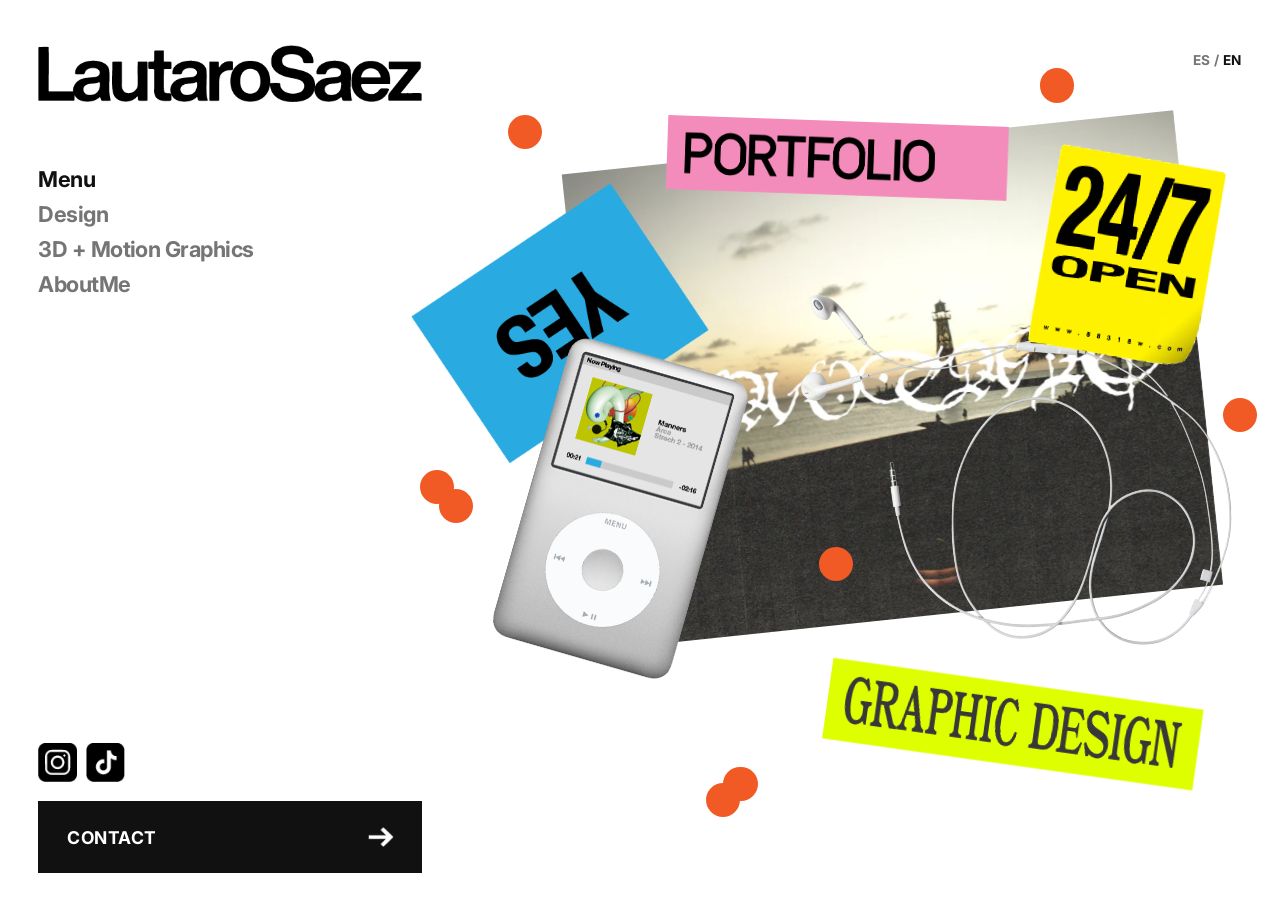
==== index.html @ 1ed90478 "Home (celular): nueva posición inicial de los auriculares Co-Authored-By: Claude Opus 5.5 <noreply@a" ====
<!DOCTYPE html>
<html lang="es">
<head>
  <meta charset="UTF-8">
  <meta name="viewport" content="width=device-width, initial-scale=1.0">
  <meta name="theme-color" content="#ffffff">
  <title>Lautaro Saez — Menu</title>
  <link rel="preconnect" href="https://fonts.googleapis.com">
  <link rel="preconnect" href="https://fonts.gstatic.com" crossorigin>
  <link href="https://fonts.googleapis.com/css2?family=Inter:wght@400;500;600;700;800&display=swap" rel="stylesheet">
  <link rel="icon" type="image/png" href="assets/favicon.png">
  <link rel="stylesheet" href="style.css">
</head>
<body>
  <a class="skip-link" href="#contenido" data-i18n="nav.skip">Saltar al contenido</a>

  <header class="logo-wrap">
    <a href="index.html">
      <img src="assets/logo.png" alt="Lautaro Saez" class="logo" width="556" height="83">
    </a>
  </header>

  <nav class="menu">
    <ul class="menu-list">
      <li><a href="index.html" class="menu-item active" data-i18n="nav.menu">Menu</a></li>
      <li><a href="diseno.html" class="menu-item" data-i18n="nav.diseno">Diseño</a></li>
      <li><a href="modelado-render.html" class="menu-item" data-i18n="nav.modelado">3D + Motion Graphics</a></li>
      <li><a href="sobre-mi.html" class="menu-item" data-i18n="nav.sobremi">SobreMi</a></li>
    </ul>
  </nav>

  <main class="moodboard-wrap" id="contenido">
    <h1 class="visualmente-oculto" data-i18n="titulo.inicio">Lautaro Saez — Portfolio</h1>
    <div class="moodboard" id="moodboard">
      <img src="assets/yes.png" alt="Yes" class="draggable-img" width="382" height="359" data-mx="0" data-my="15.8" data-mw="48" data-x="-4.4" data-y="20.3" style="width:35.8%; z-index:3;">
      <div class="draggable-img flip-postcard" role="button" tabindex="0" aria-label="Postal del faro: dar vuelta" data-i18n-aria="home.postal" data-mx="2" data-my="24.9" data-mw="86" data-x="16.5" data-y="15.7" data-rotation="-6" style="width:73.9%; z-index:1;">
        <div class="flip-inner">
          <div class="flip-face flip-front">
            <img src="assets/faro.webp" alt="Faro" width="826" height="641">
          </div>
          <div class="flip-face flip-back">
            <img src="assets/faro-dorso.webp" alt="Postal — dorso" width="826" height="641">
          </div>
        </div>
      </div>
      <img src="assets/24-7.webp" alt="24/7 Open" class="draggable-img" data-mrot="-8" width="351" height="415" data-mx="59.4" data-my="41.6" data-mw="40.6" data-x="71" data-y="17" data-rotation="7" style="width:21.1%; z-index:5;">
      <img src="assets/ipod.png" alt="iPod Now Playing" class="draggable-img no-spin idle-wiggle" width="280" height="467" data-mrot="3" data-mx="2.3" data-my="51.5" data-mw="47.5" data-x="9.5" data-y="39.2" data-rotation="16" data-wiggle-amplitude="6" style="width:22.4%; z-index:5;">
      <!-- etiquetas PORTFOLIO / GRAPHIC DESIGN (data-mrot: inclinación distinta en el celular) -->
      <img src="assets/portfolio.png" alt="Portfolio" class="draggable-img sacude-al-tocar" width="800" height="174" data-mx="24.8" data-my="14.4" data-mw="72.8" data-mrot="13" data-x="26.3" data-y="13.4" data-rotation="2" style="width:41%; z-index:2;">
      <img src="assets/graphic-design.png" alt="Graphic Design" class="draggable-img sella-al-tocar" width="800" height="174" data-mx="2.6" data-my="71" data-mw="82" data-mrot="-5" data-x="45.4" data-y="75.9" data-rotation="8" style="width:44.9%; z-index:6;">
      <!-- auriculares: encima del faro, debajo del 24/7 y GRAPHIC DESIGN -->
      <img src="assets/auriculares.webp" alt="Auriculares" class="draggable-img sacude-al-tocar" width="1226" height="2000" data-mx="21.4" data-my="39.3" data-mw="78.7" data-x="48.2" data-y="22.3" data-rotation="-56" data-mrot="0" style="width:38%; z-index:4;">
      <!-- círculos naranjas (el último solo en el celular), decorativos (se arrastran y hacen "sello" al tocarlos) -->
      <div class="draggable-img punto sella-al-tocar" aria-hidden="true" data-mx="85.9" data-my="5.8" data-mw="7.9" data-x="71.1" data-y="7.6" style="width:4.1%; z-index:7;"></div>
      <div class="draggable-img punto sella-al-tocar" aria-hidden="true" data-mx="9.5" data-my="11.6" data-mw="7.9" data-x="7.2" data-y="12.8" style="width:4.1%; z-index:7;"></div>
      <div class="draggable-img punto sella-al-tocar" aria-hidden="true" data-mx="6.9" data-my="13.7" data-mw="7.9" data-x="-3.4" data-y="52.2" style="width:4.1%; z-index:7;"></div>
      <div class="draggable-img punto sella-al-tocar" aria-hidden="true" data-mx="0" data-my="66.2" data-mw="6.6" data-x="93.1" data-y="44.2" style="width:4.1%; z-index:7;"></div>
      <div class="draggable-img punto sella-al-tocar" aria-hidden="true" data-mx="87.9" data-my="67.1" data-mw="7.9" data-x="31" data-y="87" style="width:4.1%; z-index:7;"></div>
      <div class="draggable-img punto sella-al-tocar" aria-hidden="true" data-mx="72.1" data-my="81.6" data-mw="7.9" data-x="33.1" data-y="85.2" style="width:4.1%; z-index:7;"></div>
      <div class="draggable-img punto sella-al-tocar" aria-hidden="true" data-mx="78" data-my="80.9" data-mw="7.9" data-x="44.6" data-y="60.8" style="width:4.1%; z-index:7;"></div>
      <div class="draggable-img punto sella-al-tocar" aria-hidden="true" data-mx="74.8" data-my="83.8" data-mw="7.9" data-x="-1.1" data-y="54.3" style="width:4.1%; z-index:7;"></div>
      <div class="draggable-img punto sella-al-tocar solo-celular" aria-hidden="true" data-mx="32.1" data-my="92.2" data-mw="7.9" style="z-index:7;"></div>
      <!-- modelo 3D: sacado por ahora. Para volver a ponerlo, descomentá la pieza y agregá en el <head>:
           <link rel="modulepreload" href="https://cdn.jsdelivr.net/npm/@google/model-viewer@4.0.0/dist/model-viewer.min.js">
           <link rel="preload" href="assets/modelos/prueba.glb" as="fetch" crossorigin>
      <div class="draggable-img no-spin modelo-3d" role="img" aria-label="Modelo 3D" data-mx="52" data-my="77" data-mw="42" data-x="70" data-y="56" style="width:22%; z-index:5;"></div> -->
    </div>
  </main>

  <div class="social-icons">
    <a href="https://instagram.com/88318w" target="_blank" rel="noopener" aria-label="Instagram">
      <img src="assets/instagram.png" alt="Instagram" width="45" height="45">
    </a>
    <a href="https://www.tiktok.com/@88318w" target="_blank" rel="noopener" aria-label="TikTok">
      <img src="assets/tiktok.png" alt="TikTok" width="46" height="45">
    </a>
  </div>

  <button type="button" class="contact-button" id="contact-trigger">
    <span data-i18n="contact.button">CONTACTO</span>
    <img src="assets/arrow.png" alt="" class="arrow" width="29" height="23">
  </button>

  <script src="script.js"></script>
</body>
</html>
---- style.css ----
/* ============================
   RESET BÁSICO
============================ */
* {
  margin: 0;
  padding: 0;
  box-sizing: border-box;
}

html {
  font-size: 16px;
}

body {
  font-family: 'Inter', 'Helvetica Neue', Arial, sans-serif;
  background: var(--bg);
  color: var(--text);
  min-height: 100vh;
  position: relative;
  overflow-x: hidden;
  transition: background var(--transition-suave), color var(--transition-suave);
  cursor: url('assets/cursor.png') 4 4, auto;
  touch-action: manipulation;             /* sin la demora del doble toque en el celular */
  -webkit-tap-highlight-color: transparent; /* sin el flash gris de iOS: cada botón ya tiene su :active */
}

a {
  text-decoration: none;
  color: inherit;
  cursor: url('assets/pointer.png') 14 2, pointer;
}

img {
  max-width: 100%;
  height: auto; /* las imágenes tienen width/height en el HTML (para reservar su lugar); el alto real sale del ancho */
  display: block;
}

/* ============================
   ACCESIBILIDAD: link "saltar al contenido" y texto solo para lectores de pantalla
============================ */
.skip-link {
  position: fixed;
  top: 0.8rem;
  left: 0.8rem;
  z-index: 3000;
  padding: 0.6rem 1rem;
  background: var(--accent-bg);
  color: var(--accent-text);
  font-weight: 700;
  font-size: 0.9rem;
  transform: translateY(-200%); /* escondido hasta que llega el foco con Tab */
}

.skip-link:focus-visible {
  transform: none;
}

.visualmente-oculto {
  position: absolute;
  width: 1px;
  height: 1px;
  padding: 0;
  margin: -1px;
  overflow: hidden;
  clip-path: inset(50%);
  white-space: nowrap;
  border: 0;
}

/* ============================
   FOCO VISIBLE (accesibilidad — navegación por teclado)
============================ */
a:focus-visible,
button:focus-visible,
input:focus-visible,
textarea:focus-visible,
[tabindex]:focus-visible {
  outline: 2px solid var(--negro);
  outline-offset: 3px;
}

/* ============================
   VARIABLES
============================ */
:root {
  --gris-menu: #757575;
  --negro: #111111;
  --padding-lateral: 3vw;
  --padding-vertical: 3vh;
  --ancho-bloque: min(30vw, 540px);
  --transition-suave: 0.25s ease;
  --ease-out: cubic-bezier(0.23, 1, 0.32, 1);     /* entradas y respuestas: arranca rápido */
  --ease-in-out: cubic-bezier(0.77, 0, 0.175, 1); /* movimiento en pantalla (slides, giros) */

  /* tema claro (default) */
  --bg: #ffffff;
  --text: #111111;
  --accent-bg: #111111;
  --accent-text: #ffffff;
  --surface: #ffffff;
  --border-subtle: #d9d9d9;
}

/* ============================
   TRANSICIÓN ENTRE PÁGINAS (View Transitions)
   La página vieja se va rápido y la nueva entra con un fundido + subida corta.
   El logo y la hamburguesa tienen nombre propio: quedan quietos, no parpadean.
   Navegadores sin soporte (ej: Firefox) simplemente cambian de página como antes.
============================ */
@view-transition {
  navigation: auto;
}

::view-transition-old(root) {
  animation: pagina-sale 0.15s ease-out both;
}

::view-transition-new(root) {
  animation: pagina-entra 0.28s cubic-bezier(0.22, 1, 0.36, 1) 0.05s both;
}

@keyframes pagina-sale {
  to {
    opacity: 0;
  }
}

@keyframes pagina-entra {
  from {
    opacity: 0;
    transform: translateY(10px);
  }
}

.logo-wrap {
  view-transition-name: logo;
}

.menu-toggle {
  view-transition-name: menu-toggle;
}

/* Desktop: menú, redes, contacto e idioma son fijos en todas las páginas,
   así que no se animan — solo se mueve el contenido de la derecha.
   (En el teléfono viven dentro del menú desplegable, por eso solo desktop.) */
@media (min-width: 769px) {
  .menu {
    view-transition-name: menu;
  }

  .social-icons {
    view-transition-name: redes;
  }

  .contact-button {
    view-transition-name: contacto;
  }

  .lang-toggle {
    view-transition-name: idioma;
  }
}

/* los elementos fijos cambian al instante, sin fundido ni movimiento */
::view-transition-group(logo),
::view-transition-group(menu-toggle),
::view-transition-group(menu),
::view-transition-group(redes),
::view-transition-group(contacto),
::view-transition-group(idioma) {
  animation: none;
}

::view-transition-old(logo),
::view-transition-old(menu-toggle),
::view-transition-old(menu),
::view-transition-old(redes),
::view-transition-old(contacto),
::view-transition-old(idioma) {
  display: none;
}

::view-transition-new(logo),
::view-transition-new(menu-toggle),
::view-transition-new(menu),
::view-transition-new(redes),
::view-transition-new(contacto),
::view-transition-new(idioma) {
  animation: none;
}

@media (prefers-reduced-motion: reduce) {
  ::view-transition-old(root),
  ::view-transition-new(root) {
    animation: none;
  }
}

/* ============================
   LOGO (fixed, arriba a la izquierda)
============================ */
.logo-wrap {
  position: fixed;
  top: 5vh;
  left: var(--padding-lateral);
  z-index: 100;
}

.logo {
  width: var(--ancho-bloque);
  height: auto;
}

/* ============================
   MENU (fixed, debajo del logo)
============================ */
.menu {
  position: fixed;
  top: 18vh;
  left: var(--padding-lateral);
  z-index: 100;
}

.menu-list {
  list-style: none;
  display: block;
}

.menu-item {
  display: block;
  font-size: clamp(1.1rem, 1.7vw, 1.7rem);
  font-weight: 700;
  color: var(--gris-menu);
  letter-spacing: -0.025em; /* tracking -25 (unidades Illustrator, /1000 em) */
  line-height: 35px; /* espacio entre renglones */
  transition: color var(--transition-suave);
}

/* hover: se pone negro */
@media (hover: hover) and (pointer: fine) {
  .menu-item:hover {
    color: var(--text);
  }
}

/* estado activo (la sección en la que estás): se queda negro */
.menu-item.active {
  color: var(--text);
}

/* ============================
   SUBMENU DE DISEÑO (Branding / Estampas / Posters)
============================ */
.submenu {
  list-style: none;
  display: block;
}

.submenu-item {
  display: block;
  font-size: clamp(1.1rem, 1.7vw, 1.7rem);
  font-weight: 400;
  letter-spacing: -0.025em;
  line-height: 27px;
  transition: opacity var(--transition-suave);
  animation: submenu-fade-in 300ms var(--ease-out) both;
}

/* el escalonado se cuenta por <li> (cada link es hijo único de su <li>) */
.submenu li:nth-child(1) .submenu-item {
  animation-delay: 0.05s;
}

.submenu li:nth-child(2) .submenu-item {
  animation-delay: 0.12s;
}

.submenu li:nth-child(3) .submenu-item {
  animation-delay: 0.19s;
}

@keyframes submenu-fade-in {
  from {
    opacity: 0;
  }
  to {
    opacity: 1;
  }
}

@media (prefers-reduced-motion: reduce) {
  .submenu-item {
    animation: none;
  }
}

@media (hover: hover) and (pointer: fine) {
  .submenu-item:hover {
    opacity: 0.7;
  }
}

.submenu-branding {
  color: #d4145a;
  padding-left: 1.4rem;
}

.submenu-estampas {
  color: #198655;
  padding-left: 1.9rem;
}

.submenu-posters {
  color: #1b1464;
  padding-left: 2.4rem;
}

.submenu-item.active {
  text-decoration: underline;
}

/* al salir de Diseño (compu): los ítems se desvanecen mientras el espacio se cierra (script.js).
   animation: none porque el fundido de entrada (submenu-fade-in, con fill "both") dejaba la
   opacidad clavada en 1 y los ítems no se iban; overflow: hidden recorta lo que quede mientras
   el alto se achica, así los textos de abajo no se pisan con el submenú */
.menu-list > li.submenu-closing > .submenu {
  overflow: hidden;
}

.menu-list > li.submenu-closing > .submenu .submenu-item {
  animation: none;
  opacity: 0;
  transition: opacity 120ms var(--ease-out);
}

/* venías de otra página de Diseño: el submenu ya estaba abierto, no se vuelve a animar
   (la clase la pone script.js; le gana también a la cascada del teléfono) */
.submenu-sin-animacion .menu .submenu-item {
  animation: none;
}

/* submenu que agrega el JS en páginas fuera de Diseño: solo se usa en el teléfono */
.submenu--mobile-only {
  display: none;
}
/* ============================
   REDES SOCIALES
============================ */
.social-icons {
  position: fixed;
  left: var(--padding-lateral);
  bottom: calc(var(--padding-vertical) + 4.5rem + 1.2rem);
  display: flex;
  gap: 0.6rem;
  z-index: 100;
}

.social-icons a {
  display: block;
  width: 2.4rem;
  height: 2.4rem;
  transition: opacity var(--transition-suave);
}

@media (hover: hover) and (pointer: fine) {
  .social-icons a:hover {
    opacity: 0.7;
  }
}

.social-icons img {
  width: 100%;
  height: 100%;
}

.contact-button {
  position: fixed;
  bottom: var(--padding-vertical);
  left: var(--padding-lateral);
  width: var(--ancho-bloque);
  height: 4.5rem;
  background: var(--accent-bg);
  color: var(--accent-text);
  display: flex;
  align-items: center;
  justify-content: space-between;
  padding: 0 1.8rem;
  font-size: 1.1rem;
  font-weight: 700;
  letter-spacing: 0.03em;
  font-family: inherit;
  border: none;
  cursor: url('assets/pointer-white.png') 14 2, pointer;
  z-index: 100;
  transition: scale 160ms var(--ease-out);
}

.contact-button .arrow {
  width: 1.6rem;
  height: auto;
}

/* ============================
   POPUP DE CONTACTO
============================ */
.contact-overlay {
  position: fixed;
  inset: 0;
  background: rgba(17, 17, 17, 0.55);
  display: flex;
  align-items: center;
  justify-content: center;
  z-index: 1000;
  opacity: 0;
  pointer-events: none;
  transition: opacity var(--transition-suave);
}

.contact-overlay.is-open {
  opacity: 1;
  pointer-events: auto;
}

.contact-modal {
  background: var(--surface);
  width: min(90vw, 480px);
  padding: 2.4rem;
  position: relative;
  transform: translateY(8px) scale(0.97);
  transition: transform 200ms var(--ease-out);
}

.contact-overlay.is-open .contact-modal {
  transform: none;
}

@media (prefers-reduced-motion: reduce) {
  .contact-modal,
  .contact-overlay.is-open .contact-modal {
    transform: none;
  }
}

.contact-modal h2 {
  font-size: 1.6rem;
  font-weight: 800;
  letter-spacing: -0.025em;
  margin-bottom: 1.6rem;
}

.contact-close {
  position: absolute;
  top: 1.2rem;
  right: 1.2rem;
  background: none;
  border: none;
  font-size: 1.4rem;
  line-height: 1;
  cursor: url('assets/pointer.png') 14 2, pointer;
  color: var(--text);
  font-family: inherit;
}

.contact-form {
  display: flex;
  flex-direction: column;
  gap: 1rem;
}

.contact-form label {
  font-size: 0.85rem;
  font-weight: 600;
  color: var(--text);
  opacity: 0.65;
  margin-bottom: 0.3rem;
  display: block;
}

.contact-form input,
.contact-form textarea {
  width: 100%;
  border: 1px solid var(--border-subtle);
  background: var(--bg);
  color: var(--text);
  padding: 0.7rem 0.8rem;
  font-family: inherit;
  font-size: 1rem;
  resize: vertical;
}

/* foco de los campos: el borde se pone negro (reemplaza al contorno) */
.contact-form input:focus-visible,
.contact-form textarea:focus-visible {
  outline: none;
  border-color: var(--text);
}

.contact-submit {
  margin-top: 0.4rem;
  background: var(--accent-bg);
  color: var(--accent-text);
  border: none;
  padding: 0.9rem;
  font-weight: 700;
  letter-spacing: 0.03em;
  cursor: url('assets/pointer.png') 14 2, pointer;
  font-family: inherit;
  transition: opacity var(--transition-suave), scale 160ms var(--ease-out);
}

@media (hover: hover) and (pointer: fine) {
  .contact-submit:hover {
    opacity: 0.85;
  }
}

.contact-success {
  font-size: 0.95rem;
  color: #1a7a1a;
  margin-top: 0.6rem;
  display: none;
}

.contact-success.is-visible {
  display: block;
  transition: opacity 200ms var(--ease-out), transform 200ms var(--ease-out);
}

/* el mensaje aparece con un fundido y una subida mínima, en vez de saltar */
@starting-style {
  .contact-success.is-visible {
    opacity: 0;
    transform: translateY(4px);
  }
}

@media (prefers-reduced-motion: reduce) {
  .contact-success.is-visible {
    transition: opacity 200ms var(--ease-out);
  }
}

/* ============================
   BOTÓN DE IDIOMA
============================ */
.lang-toggle {
  position: fixed;
  top: 5vh;
  right: var(--padding-lateral);
  z-index: 110;
  background: none;
  border: none;
  color: var(--gris-menu);
  font-family: inherit;
  font-size: 0.85rem;
  font-weight: 700;
  letter-spacing: 0.03em;
  padding: 0.45rem 0; /* área de toque sin caja visible */
  cursor: url('assets/pointer.png') 14 2, pointer;
}

/* ---- "← Volver" (Branding, Estampas, Posters; en 3D solo en el celular).
        Compu: vuelve al hub; arriba, a la altura del logo, al principio de la columna de contenido.
        Celular: abre el menú (script.js); píldora fija abajo a la izquierda ---- */
.volver-hub {
  position: fixed;
  top: 5vh;
  left: calc(var(--padding-lateral) + var(--ancho-bloque) + 2vw);
  z-index: 110;
  padding: 0.45rem 0;
  font-size: 0.85rem;
  font-weight: 700;
  letter-spacing: 0.03em;
  color: var(--text);
  transition: color var(--transition-suave), scale 160ms var(--ease-out);
}

@media (hover: hover) and (pointer: fine) {
  .volver-hub:hover {
    color: var(--gris-menu);
  }
}

.volver-hub:active {
  scale: 0.97;
  transition-duration: 100ms;
}

.volver-hub--solo-celular {
  display: none;
}

@media (max-width: 768px) {
  /* píldora fija abajo a la izquierda, mismo estilo que la flechita "volver arriba" (que va a la derecha) */
  .volver-hub {
    position: fixed;
    top: auto;
    left: 1.2rem;
    bottom: calc(1.2rem + env(safe-area-inset-bottom, 0px));
    z-index: 150; /* como la flechita: debajo del menú abierto (180) */
    display: flex;
    align-items: center;
    height: 2.75rem; /* área de toque cómoda para el dedo */
    padding: 0 1.1rem;
    border-radius: 999px;
    background: rgba(17, 17, 17, 0.55);
    color: #ffffff;
  }

  .volver-hub--solo-celular {
    display: flex;
  }
}

/* ---- "← Volver" de Sobre mí: texto en la fila de los programas (donde estaba el CV).
        Solo en el celular (abre el menú); en la compu el menú ya está a la vista ---- */
.volver-menu {
  display: none;
}

@media (max-width: 768px) {
  .volver-menu {
    display: inline-flex;
    align-items: center;
    min-height: 2.75rem; /* área de toque cómoda, sin que se note */
    font-size: 0.85rem;
    font-weight: 700;
    letter-spacing: 0.03em;
    color: var(--text);
    transition: scale 160ms var(--ease-out);
  }

  .volver-menu:active {
    scale: 0.97;
    transition-duration: 100ms;
  }
}

/* ---- "↺ Reacomodar": devuelve las piezas arrastradas a su lugar (script.js).
        Abajo a la derecha, con la misma letra que el botón de idioma; aparece al mover una pieza ---- */
.reacomodar {
  position: fixed;
  right: var(--padding-lateral);
  bottom: var(--padding-vertical);
  z-index: 120; /* debajo del menú del celular (180): con el menú abierto queda tapado */
  background: none;
  border: none;
  padding: 0.45rem 0;
  font-family: inherit;
  font-size: 0.85rem;
  font-weight: 700;
  letter-spacing: 0.03em;
  color: var(--text);
  cursor: url('assets/pointer.png') 14 2, pointer;
  opacity: 0;
  visibility: hidden;
  translate: 0 0.4rem;
  transition: opacity 200ms var(--ease-out), translate 200ms var(--ease-out), color var(--transition-suave), visibility 0s linear 200ms;
}

.reacomodar.is-visible {
  opacity: 1;
  visibility: visible;
  translate: none;
  transition: opacity 200ms var(--ease-out), translate 200ms var(--ease-out), color var(--transition-suave), visibility 0s;
}

@media (hover: hover) and (pointer: fine) {
  .reacomodar:hover {
    color: var(--gris-menu);
  }
}

@media (max-width: 768px) {
  .reacomodar {
    right: 1.2rem;
    bottom: calc(1.2rem + env(safe-area-inset-bottom, 0px));
  }
}

@media (prefers-reduced-motion: reduce) {
  .reacomodar,
  .reacomodar.is-visible {
    translate: none;
  }
}

/* "ES / EN" como el menú: el idioma actual en negro, el otro en gris */
.lang-toggle span {
  transition: color var(--transition-suave);
}

.lang-toggle .is-active {
  color: var(--text);
}

@media (hover: hover) and (pointer: fine) {
  .lang-toggle:hover span:not(.is-active) {
    color: var(--text);
  }
}

.moodboard-wrap {
  margin-left: calc(var(--padding-lateral) + var(--ancho-bloque) + 2vw);
  padding-top: 0vh;
  padding-bottom: 0vh;
  width: calc(100vw - var(--padding-lateral) - var(--ancho-bloque) - 2vw);
  height: 100vh;
  box-sizing: border-box;
}

/* en la compu el collage ocupa la pantalla: lo que asome por arriba/abajo no genera scroll */
@media (min-width: 769px) {
  .moodboard-wrap { overflow-y: clip; }
}

.moodboard {
  position: relative;
  width: 100%;
  height: 100%;
}

.draggable-img {
  position: absolute;
  max-width: none;
  cursor: url('assets/palm-of-hand.png') 16 16, grab;
  touch-action: none;
  user-select: none;
  -webkit-user-drag: none;
  transition: transform 0.6s cubic-bezier(0.22, 1, 0.36, 1), scale 200ms var(--ease-out);
}

/* al agarrarla se "levanta" apenas. Mientras arrastrás, la inclinación responde
   sin demora; solo la levantada (`scale`) se anima */
.draggable-img.is-dragging {
  transition: scale 150ms var(--ease-out);
  scale: 1.03;
}

.draggable-img:active {
  cursor: url('assets/palm-of-hand.png') 16 16, grabbing;
}

.draggable-img.is-dragging {
  z-index: 50;
}

/* modelo 3D del collage de la home (el <model-viewer> lo agrega script.js):
   caja cuadrada, fondo transparente; el viewer no recibe el puntero, así
   arrastrar mueve la pieza como a las demás */
.modelo-3d {
  aspect-ratio: 1;
}

.modelo-3d model-viewer {
  width: 100%;
  height: 100%;
  pointer-events: none;
  --poster-color: transparent;
}

/* círculos naranjas del collage del celular: el ancho lo pone data-mw, el alto sale del aspect-ratio */
.draggable-img.punto {
  aspect-ratio: 1;
  border-radius: 50%;
  background: #f15a24;
}

/* piezas que solo van en el collage del celular (auriculares, círculos) */
.draggable-img.solo-celular {
  display: none;
}

@media (max-width: 768px) {
  .draggable-img.solo-celular {
    display: block;
  }
}

.draggable-img.fade-in-entrance {
  animation: poster-fade-in 300ms var(--ease-out) both;
}

/* balanceo en reposo (piezas con .idle-wiggle): usa la propiedad `rotate`, que se suma
   al transform inline (inclinación base + tilt del arrastre) sin pisarlo.
   Duración, amplitud y fase las pone script.js por pieza */
.draggable-img.idle-wiggle {
  animation: wiggle-reposo var(--wiggle-dur, 5s) ease-in-out var(--wiggle-delay, 0s) infinite alternate;
}

/* mientras carga la imagen (ver fadeWhenLoaded en script.js): fundido + balanceo juntos */
.draggable-img.idle-wiggle.img-appear {
  animation:
    img-aparece 300ms var(--ease-out),
    wiggle-reposo var(--wiggle-dur, 5s) ease-in-out var(--wiggle-delay, 0s) infinite alternate;
}

.draggable-img.idle-wiggle.is-dragging {
  animation-play-state: paused;
}

@keyframes wiggle-reposo {
  from { rotate: calc(-1 * var(--wiggle-amp, 2deg)); }
  to   { rotate: var(--wiggle-amp, 2deg); }
}

@media (prefers-reduced-motion: reduce) {
  .draggable-img.idle-wiggle,
  .draggable-img.idle-wiggle.img-appear {
    animation: none;
  }

  .draggable-img.is-dragging {
    scale: 1.01;
  }
}

.draggable-img.opens-carousel {
  cursor: url('assets/zoom-in.png') 16 16, zoom-in;
}

.estampa-hint-text {
  position: fixed;
  bottom: 2.2rem;
  right: 2vw;
  color: var(--gris-menu);
  font-size: 0.85rem;
  letter-spacing: 0.01em;
  z-index: 90;
  pointer-events: none;
}

/* Desktop: abajo a la izquierda del tablero, alineada con la base del botón
   CONTACTO, y detrás de las tarjetas (si arrastrás una encima, la tapa) */
@media (min-width: 769px) {
  .estampa-hint-text {
    left: calc(var(--padding-lateral) + var(--ancho-bloque) + 2vw);
    right: auto;
    bottom: var(--padding-vertical);
    z-index: -1;
  }
}

@media (max-width: 768px) {
  .estampa-hint-text {
    font-size: 0.75rem;
  }
}

/* ============================
   FLIP POSTAL (faro): 3D en eje Y, se ve el dorso al hacer click
============================ */
.flip-postcard {
  perspective: 1400px;
  background: none;
  cursor: url('assets/refresh.png') 16 16, pointer;
}

.flip-postcard img {
  width: 100%;
  height: auto;
  display: block;
  pointer-events: none;
}

.flip-inner {
  position: relative;
  width: 100%;
  transform-style: preserve-3d;
  transition: transform 500ms var(--ease-in-out);
}

.flip-postcard.is-flipped .flip-inner {
  transform: rotateY(180deg);
}

.flip-face {
  backface-visibility: hidden;
}

.flip-back {
  position: absolute;
  inset: 0;
  transform: rotateY(180deg);
}

.flip-back img,
.flip-back svg {
  width: 100%;
  height: 100%;
  display: block;
  object-fit: cover;
}

@keyframes girar-360 {
  from {
    transform: rotate(var(--base-rot, 0deg));
  }
  to {
    transform: rotate(calc(var(--base-rot, 0deg) + 360deg));
  }
}

.draggable-img.is-spinning {
  animation: girar-360 0.7s cubic-bezier(0.34, 1.56, 0.64, 1);
  transition: none;
}

@media (prefers-reduced-motion: reduce) {
  .draggable-img.is-spinning {
    animation: none;
  }
}

/* ============================
   GALERÍA DE POSTERS
============================ */
.poster-gallery {
  margin-left: calc(var(--padding-lateral) + var(--ancho-bloque) + 2vw);
  width: calc(100vw - var(--padding-lateral) - var(--ancho-bloque) - 2vw);
  height: 100vh;
  box-sizing: border-box;
  display: flex;
  align-items: center;
  justify-content: center;
  gap: clamp(2rem, 6vw, 6rem);
}

.poster-frame {
  height: min(89vh, 962px);
  width: auto;
  aspect-ratio: 210 / 297;
  flex-shrink: 0;
  overflow: hidden;
  background: #f2f2f2;
  position: relative;
  animation: poster-fade-in 300ms var(--ease-out) both;
}

@keyframes poster-fade-in {
  from {
    opacity: 0;
  }
  to {
    opacity: 1;
  }
}

@media (prefers-reduced-motion: reduce) {
  .poster-frame,
  .poster-arrow {
    animation: none;
  }
}

/* lupa y pausa: botones redondos sobre el póster (la lupa abre el visor, igual que
   hacer click en la imagen; así también se llega con teclado) */
.poster-zoom-hint,
.poster-autoplay-toggle {
  position: absolute;
  bottom: 0.9rem;
  right: 0.9rem;
  width: 2rem;
  height: 2rem;
  padding: 0;
  border: none;
  border-radius: 50%;
  background: rgba(17, 17, 17, 0.35);
  color: #ffffff;
  display: flex;
  align-items: center;
  justify-content: center;
  cursor: url('assets/pointer.png') 14 2, pointer;
  z-index: 5;
  opacity: 0.75;
  transition: opacity var(--transition-suave), scale 160ms var(--ease-out);
}

.poster-autoplay-toggle {
  right: auto;
  left: 0.9rem;
}

.poster-autoplay-toggle[hidden] {
  display: none;
}

.poster-autoplay-toggle svg {
  width: 0.9rem;
  height: 0.9rem;
}

.poster-zoom-hint:focus-visible,
.poster-autoplay-toggle:focus-visible {
  opacity: 1;
  outline-color: #ffffff;
  outline-offset: 2px;
}

.poster-zoom-hint:active,
.poster-autoplay-toggle:active {
  scale: 0.94;
  transition-duration: 100ms;
}

@media (hover: hover) and (pointer: fine) {
  .poster-autoplay-toggle:hover {
    opacity: 1;
  }
}

.poster-zoom-hint svg {
  width: 1.05rem;
  height: 1.05rem;
}

@media (hover: hover) and (pointer: fine) {
  .poster-frame:hover .poster-zoom-hint {
    opacity: 1;
  }
}

.poster-img {
  position: absolute;
  inset: 0;
  width: 100%;
  height: 100%;
  object-fit: cover;
  cursor: url('assets/zoom-in.png') 16 16, auto;
  transform: translateX(0);
}

.poster-img-b {
  transform: translateX(100%);
}

.poster-arrow {
  background: none;
  border: none;
  color: var(--text);
  cursor: url('assets/pointer.png') 14 2, pointer;
  padding: 0.5rem;
  flex-shrink: 0;
  transition: opacity var(--transition-suave), scale 160ms var(--ease-out);
  animation: poster-fade-in 300ms var(--ease-out) both;
  animation-delay: 0.15s;
}

@media (hover: hover) and (pointer: fine) {
  .poster-arrow:hover {
    opacity: 0.6;
  }
}

/* galerías verticales de pósters y de estampas: solo existen en el teléfono (ver media query de mobile) */
.poster-mobile-gallery,
.estampa-mobile-gallery {
  display: none;
}

/* flechita "volver arriba" (solo teléfono, en Posters): mismo estilo que la lupa del póster.
   Queda debajo del menú (180) y del visor de pósters (1000) */
.to-top-button {
  display: none;
}

@media (max-width: 768px) {
  .to-top-button {
    display: flex;
    align-items: center;
    justify-content: center;
    position: fixed;
    right: 1.2rem;
    bottom: calc(1.2rem + env(safe-area-inset-bottom, 0px));
    width: 2.75rem; /* área de toque cómoda para el dedo */
    height: 2.75rem;
    border: none;
    border-radius: 50%;
    background: rgba(17, 17, 17, 0.55);
    color: #ffffff;
    z-index: 150;
    opacity: 0;
    visibility: hidden;
    transform: translateY(0.4rem);
    transition: opacity 0.25s ease, transform 0.25s ease, visibility 0s linear 0.25s;
  }

  .to-top-button.is-visible {
    opacity: 1;
    visibility: visible;
    transform: none;
    transition: opacity 0.25s ease, transform 0.25s ease, visibility 0s;
  }

  .to-top-button svg {
    width: 1.3rem;
    height: 1.3rem;
  }
}

@media (prefers-reduced-motion: reduce) {
  .to-top-button,
  .to-top-button.is-visible {
    transition: none;
    transform: none;
  }
}

.poster-arrow svg {
  width: clamp(1.6rem, 2.5vw, 2.4rem);
  height: clamp(1.6rem, 2.5vw, 2.4rem);
}

/* ============================
   HUB DE DISEÑO (diseno.html): tres aparatos (cámara, Game Boy, iPhone), uno por categoría.
   La imagen de cada aparato tiene la pantalla transparente; detrás va .hub-pantalla con el
   texto y un efecto de pantalla vieja (líneas de barrido, brillo, franja de interferencia).
   Al pasar el mouse la pantalla "sintoniza" y se ilumina.
============================ */
.hub {
  margin-left: calc(var(--padding-lateral) + var(--ancho-bloque) + 2vw);
  width: calc(100vw - var(--padding-lateral) - var(--ancho-bloque) - 2vw);
  height: 100vh;
  padding-right: var(--padding-lateral);
  display: flex;
  align-items: center;
  justify-content: center;
}

/* la composición entera escala junto: las piezas se ubican en % de esta caja */
.hub-escena {
  position: relative;
  width: min(100%, 94vh);
  aspect-ratio: 720 / 645;
}

.hub-aparato {
  position: absolute;
  display: block;
  rotate: var(--rot);
  cursor: url('assets/palm-of-hand.png') 16 16, grab; /* se arrastran como las piezas de la home */
  touch-action: none;
  user-select: none;
  -webkit-user-drag: none;
  transition: scale 250ms var(--ease-out), transform 0.6s cubic-bezier(0.22, 1, 0.36, 1);
  animation: hub-entra 0.6s var(--ease-out) backwards; /* backwards: al terminar no pisa el translate del arrastre */
}

/* mientras lo arrastrás: se levanta apenas y la inclinación responde sin demora */
.hub-aparato.is-dragging {
  transition: scale 150ms var(--ease-out);
  scale: 1.03;
  cursor: url('assets/palm-of-hand.png') 16 16, grabbing;
}

.hub-aparato--iphone { animation-delay: 0.05s; }
.hub-aparato--camara { animation-delay: 0.13s; }
.hub-aparato--gameboy { animation-delay: 0.21s; }

@keyframes hub-entra {
  from {
    opacity: 0;
    translate: 0 24px;
  }
}

.hub-aparato img {
  position: relative;
  z-index: 1; /* el aparato va encima; la pantalla se ve por el hueco transparente */
  width: 100%;
  height: auto;
  pointer-events: none;
}

@media (hover: hover) and (pointer: fine) {
  .hub-aparato:hover {
    scale: 1.03;
  }
}

.hub-aparato:active {
  scale: 0.98;
  transition-duration: 100ms;
}

/* ---- pantalla "viva" ---- */
.hub-pantalla {
  --pant-bg: #0a0a0a;
  --pant-fg: #f2f2f2;
  position: absolute;
  /* un poco más grande que el hueco, así no queda ningún borde sin cubrir */
  left: calc(var(--x) - 0.5%);
  top: calc(var(--y) - 0.5%);
  width: calc(var(--w) + 1%);
  height: calc(var(--h) + 1%);
  container-type: size;
  overflow: hidden;
  background: var(--pant-bg);
  color: var(--pant-fg);
  font-family: 'VT323', ui-monospace, monospace;
  box-shadow: inset 0 0 1.5rem rgba(0, 0, 0, 0.55); /* bordes más oscuros, como un tubo */
  filter: brightness(0.85);
  transition: filter 250ms var(--ease-out);
}

.hub-aparato--gameboy .hub-pantalla { --pant-bg: #9bbc0f; --pant-fg: #0f380f; } /* LCD verde */
.hub-aparato--camara .hub-pantalla { --pant-bg: #0d1b2a; --pant-fg: #9ee7ff; }

/* líneas de barrido */
.hub-pantalla::before {
  content: '';
  position: absolute;
  inset: 0;
  z-index: 2;
  background: repeating-linear-gradient(to bottom, rgba(0, 0, 0, 0.22) 0 1px, transparent 1px 3px);
  pointer-events: none;
}

/* franja de interferencia que baja cada tanto */
.hub-pantalla::after {
  content: '';
  position: absolute;
  left: 0;
  right: 0;
  top: -20%;
  height: 18%;
  z-index: 3;
  background: linear-gradient(transparent, rgba(255, 255, 255, 0.14), transparent);
  animation: hub-interferencia 5s linear infinite;
  pointer-events: none;
}

.hub-aparato--camara .hub-pantalla::after { animation-delay: -1.7s; }
.hub-aparato--gameboy .hub-pantalla::after { animation-delay: -3.4s; }

@keyframes hub-interferencia {
  to { transform: translateY(750%); }
}

.hub-pantalla-texto {
  position: absolute;
  left: 50%;
  top: 50%;
  width: 100cqw;
  height: 100cqh;
  translate: -50% -50%;
  padding: 8cqmin;
  display: flex;
  flex-direction: column;
  justify-content: space-between;
  line-height: 1;
  text-shadow: 0 0 0.35em currentColor; /* brillo del fósforo */
}

/* aparatos girados 90°: el texto se endereza para leerse a lo largo de la pantalla */
.hub-pantalla-texto--girada {
  width: 100cqh;
  height: 100cqw;
  rotate: -90deg;
}

.hub-canal,
.hub-enter {
  font-size: 9cqmin;
}

.hub-label {
  font-size: 20cqmin;
  letter-spacing: 0.02em;
}

/* al pasar el mouse (o con foco): se ilumina, sintoniza y el cursor titila */
.hub-aparato:focus-visible .hub-pantalla {
  filter: brightness(1.15);
}

.hub-aparato:focus-visible .hub-pantalla-texto {
  animation: hub-sintoniza 400ms steps(6);
}

.hub-aparato:focus-visible .hub-enter {
  animation: cursor-parpadeo 0.8s steps(1) infinite;
}

@media (hover: hover) and (pointer: fine) {
  .hub-aparato:hover .hub-pantalla {
    filter: brightness(1.15);
  }

  .hub-aparato:hover .hub-pantalla-texto {
    animation: hub-sintoniza 400ms steps(6);
  }

  .hub-aparato:hover .hub-enter {
    animation: cursor-parpadeo 0.8s steps(1) infinite;
  }
}

.hub-aparato:active .hub-pantalla {
  filter: brightness(1.15);
}

@keyframes hub-sintoniza {
  0% { opacity: 0.2; translate: -53% -50%; }
  30% { opacity: 0.9; translate: -48% -50%; }
  60% { opacity: 0.5; translate: -51% -50%; }
  100% { opacity: 1; translate: -50% -50%; }
}

@media (prefers-reduced-motion: reduce) {
  .hub-aparato,
  .hub-pantalla::after,
  .hub-aparato:hover .hub-pantalla-texto,
  .hub-aparato:focus-visible .hub-pantalla-texto {
    animation: none;
  }

  .hub-aparato:hover,
  .hub-aparato:active {
    scale: none;
  }
}

@media (max-width: 768px) {
  .hub {
    margin-left: 0;
    width: 100%;
    height: auto;
    padding: calc(var(--m-bar) + 1rem) 1.2rem 4rem;
    align-items: flex-start; /* arriba, debajo de la barra, sin quedar flotando en el medio */
  }

  .hub-escena {
    width: 100%;
  }
}


/* ============================
   CARRUSEL DE DETALLE — ESTAMPAS (sin zoom)
============================ */
.estampa-detail-frame {
  height: min(86vh, 1000px); /* deja lugar abajo para la línea de contexto */
  width: min(86vw, 1050px);
  position: relative;
  overflow: hidden;
}

.estampa-detail-img {
  position: absolute;
  inset: 0;
  width: 100%;
  height: 100%;
  object-fit: contain;
  display: block;
}

.poster-lightbox {
  position: fixed;
  inset: 0;
  background: rgba(224, 225, 226, 0.85);
  display: flex;
  align-items: center;
  justify-content: center;
  z-index: 1000;
  opacity: 0;
  pointer-events: none;
  transition: opacity var(--transition-suave);
}

.poster-lightbox.is-open {
  opacity: 1;
  pointer-events: auto;
}

.poster-lightbox-close {
  position: absolute;
  top: 1.5rem;
  right: 1.5rem;
  background: none;
  border: none;
  color: #111111;
  font-size: 2rem;
  line-height: 1;
  cursor: url('assets/pointer.png') 14 2, pointer;
  z-index: 2;
}

.poster-lightbox-body {
  display: flex;
  align-items: center;
  gap: clamp(1rem, 3vw, 2.5rem);
  max-width: 96vw;
}

/* la imagen arriba y la línea de contexto debajo */
.poster-lightbox {
  flex-direction: column;
  gap: 0.9rem;
}

/* ============================
   CONTEXTO DE LA PIEZA: "Para KRML ↗" / "Proyecto personal · Marca ficticia"
   (los datos están en CONTEXTO_PIEZAS, en script.js)
============================ */
.pieza-contexto {
  min-height: 1.4em; /* guarda el lugar aunque la pieza no tenga datos: la imagen no salta */
  max-width: 90vw;
  font-size: 0.9rem;
  line-height: 1.4;
  color: #111111;
  text-align: center;
}

.pieza-contexto a {
  font-weight: 700;
  text-decoration: underline;
  text-underline-offset: 0.2em;
  transition: opacity var(--transition-suave);
}

@media (hover: hover) and (pointer: fine) {
  .pieza-contexto a:hover {
    opacity: 0.6;
  }
}

/* ---- en las galerías del celular ---- */

/* pieza + su leyenda: un solo bloque, con el texto pegado a su imagen
   (la galería separa más un bloque del siguiente, así no se confunde a quién pertenece) */
.pieza-figura {
  margin: 0;
  display: flex;
  flex-direction: column;
  gap: 0.5rem;
}

/* leyenda discreta: chica y en gris, para que no compita con la pieza;
   el nombre de la marca en negro, porque es el link */
.pieza-contexto--galeria,
.pieza-contexto--encabezado {
  min-height: 0;
  max-width: none;
  font-size: 0.8rem;
  color: var(--gris-menu);
  text-align: left;
}

.pieza-contexto--galeria a,
.pieza-contexto--encabezado a {
  color: var(--text);
}

/* cuando toda la galería comparte el contexto (ej: todos los pósters son personales),
   va una sola vez arriba, como etiqueta de sección */
.pieza-contexto--encabezado {
  text-transform: uppercase;
  letter-spacing: 0.06em;
  font-weight: 600;
}

.poster-lightbox-arrow {
  background: none;
  border: none;
  color: #111111;
  cursor: url('assets/pointer.png') 14 2, pointer;
  padding: 0.6rem;
  flex-shrink: 0;
  transition: opacity var(--transition-suave), scale 160ms var(--ease-out);
}

@media (hover: hover) and (pointer: fine) {
  .poster-lightbox-arrow:hover {
    opacity: 0.6;
  }
}

.poster-lightbox-arrow svg {
  width: clamp(1.6rem, 2.5vw, 2.4rem);
  height: clamp(1.6rem, 2.5vw, 2.4rem);
}

.poster-lightbox-scroll {
  max-width: 80vw;
  max-height: 84vh; /* deja lugar abajo para la línea de contexto */
  overflow: hidden;
  position: relative;
  display: flex;
  align-items: center;
  justify-content: center;
}

/* el swipe horizontal lo maneja script.js (la imagen sigue al dedo);
   el pellizco para hacer zoom sigue siendo del navegador */
.poster-lightbox-scroll,
.estampa-detail-frame {
  touch-action: pan-y pinch-zoom;
}

/* visores (pósters y detalle de Estampas): la imagen entra acercándose.
   Usa `scale`, no `transform`: el swipe usa `translate` en este mismo contenedor
   y el zoom usa `transform` en la imagen de adentro */
.poster-lightbox .poster-lightbox-scroll,
.poster-lightbox .estampa-detail-frame {
  scale: 0.97;
  transition: scale 250ms var(--ease-out);
}

.poster-lightbox.is-open .poster-lightbox-scroll,
.poster-lightbox.is-open .estampa-detail-frame {
  scale: 1;
}

@media (prefers-reduced-motion: reduce) {
  .poster-lightbox .poster-lightbox-scroll,
  .poster-lightbox .estampa-detail-frame {
    scale: 1;
    transition: none;
  }
}

.poster-lightbox-img {
  max-width: 80vw;
  max-height: 84vh;
  width: auto;
  height: auto;
  display: block;
  cursor: url('assets/zoom-in.png') 16 16, auto;
  transition: transform 0.15s ease-out;
  will-change: transform;
}

/* copia temporal del póster que se va al pasar al siguiente (la arma script.js):
   queda encima, en el mismo lugar exacto, y no recibe clics */
.poster-lightbox-fantasma {
  position: absolute;
  max-width: none;
  max-height: none;
  pointer-events: none;
  z-index: 1;
}

.poster-lightbox-img.is-zoomed {
  cursor: url('assets/zoom-out.png') 16 16, auto;
}

.poster-zoom-indicator {
  position: absolute;
  bottom: 1rem;
  left: 50%;
  transform: translateX(-50%);
  display: flex;
  align-items: center;
  gap: 0.6rem;
  background: rgba(17, 17, 17, 0.85);
  color: #ffffff;
  padding: 0.4rem 0.4rem 0.4rem 0.8rem;
  border-radius: 999px;
  font-size: 0.85rem;
  font-weight: 600;
  letter-spacing: 0.02em;
  opacity: 0;
  pointer-events: none;
  transition: opacity var(--transition-suave);
  z-index: 3;
}

.poster-zoom-indicator.is-visible {
  opacity: 1;
  pointer-events: auto;
}

.poster-zoom-level {
  min-width: 3.2em;
  text-align: center;
}

.poster-zoom-reset {
  background: rgba(255, 255, 255, 0.15);
  border: none;
  color: #ffffff;
  width: 1.7rem;
  height: 1.7rem;
  border-radius: 50%;
  display: flex;
  align-items: center;
  justify-content: center;
  cursor: url('assets/pointer.png') 14 2, pointer;
  transition: background var(--transition-suave);
}

@media (hover: hover) and (pointer: fine) {
  .poster-zoom-reset:hover {
    background: rgba(255, 255, 255, 0.3);
  }
}

.poster-zoom-reset svg {
  width: 1rem;
  height: 1rem;
}

.sobremi {
  margin-left: min(32vw, 614px);
  padding: 3vh 4vw 11.5vh 0;
  box-sizing: border-box;
  display: flex;
  align-items: flex-start;
  gap: 5vw;
  height: 100vh;
}

.sobremi-photo {
  width: min(39.84vw, 765px);
  height: min(85.56vh, 924px);
  flex-shrink: 0;
  background: var(--surface);
  display: flex;
  align-items: center;
  justify-content: center;
  overflow: hidden;
}

.sobremi-photo img,
.sobremi-photo video {
  width: 100%;
  height: 100%;
  object-fit: cover;
  display: block;
}

.sobremi-text {
  max-width: min(26vw, 460px);
  padding-top: 4vh;
}

.sobremi-text h1 {
  font-size: 1.8rem;
  font-weight: 800;
  letter-spacing: -0.025em;
  margin-bottom: 1.4rem;
}

.sobremi-parrafo-principal {
  font-size: 1.05rem;
  line-height: 1.55;
  margin-bottom: 1.4rem;
  color: #111111;
}

.sobremi-parrafo-secundario {
  font-size: 0.95rem;
  line-height: 1.55;
  color: var(--text);
  opacity: 0.6;
}

.sobremi-apps-row {
  display: flex;
  align-items: center;
  justify-content: space-between;
  width: 100%;
  margin-top: 2rem;
}

.sobremi-apps {
  display: block;
  width: 200px;
  height: auto;
}

/* ---- Entrada del texto de Sobre mí: título (con scramble, ver script.js),
   párrafos y fila de apps entran en cascada con un fundido + subida corta.
   Una sola vez al cargar; con "reducir movimiento" aparece directo ---- */
@media (prefers-reduced-motion: no-preference) {
  .sobremi-text > * {
    animation: sobremi-sube 0.55s cubic-bezier(0.22, 1, 0.36, 1) both;
  }

  .sobremi-text > h1 {
    animation-duration: 0.3s;
    animation-delay: 0.1s;
  }

  .sobremi-parrafo-principal {
    animation-delay: 0.28s;
  }

  .sobremi-parrafo-secundario {
    animation-delay: 0.36s;
  }

  .sobremi-apps-row {
    animation-delay: 0.44s;
  }
}

@keyframes sobremi-sube {
  from {
    opacity: 0;
    transform: translateY(10px);
  }
}

@media (max-width: 768px) {
  .sobremi {
    margin-left: 0;
    flex-direction: column;
    height: auto;
  }

  .sobremi-photo {
    height: auto;
  }

  .sobremi-text {
    max-width: 100%;
    padding-top: 0;
  }
}

/* ============================
   3D + MOTION GRAPHICS: carrusel de reels (compu), de a uno y con flechas, como Posters.
   El cambio con dirección lo anima script.js. En el celular van uno debajo del otro
============================ */
.reels {
  margin-left: calc(var(--padding-lateral) + var(--ancho-bloque) + 2vw); /* misma columna que Branding y Posters */
  height: 100vh;
  padding: var(--padding-vertical) var(--padding-lateral) var(--padding-vertical) 0;
  display: flex;
  justify-content: center; /* centrado en el espacio de la derecha, como los pósters */
  align-items: center;
  gap: clamp(2rem, 6vw, 6rem); /* misma separación flecha-pieza que Posters */
}

/* todas las piezas ocupan la misma celda; se ve solo la activa. Ocupa el ancho entre las flechas
   (así las flechas no se mueven aunque cada pieza tenga otro ancho) */
.reels-pista {
  flex: 1;
  min-width: 0;
  align-self: stretch;
  display: grid;
  place-items: center;
}

.reel {
  grid-area: 1 / 1;
  margin: 0;
  display: flex;
  flex-direction: column;
  align-items: center;
  gap: 0.5rem;
  max-width: 100%;
}

/* el que sale sigue visible 200ms, mientras script.js anima su salida */
.reel:not(.is-activo) {
  opacity: 0;
  visibility: hidden;
  pointer-events: none;
  transition: visibility 0s linear 200ms;
}

/* cada pieza (video o imagen) con su proporción real (width/height en el HTML): hasta el 80% del alto
   (máx. 880px) y hasta el ancho disponible, lo que llegue primero (las horizontales se limitan por ancho) */
.reel video,
.reel img {
  max-height: min(80vh, 880px);
  max-width: 100%;
  width: auto;
  height: auto;
  background: #383838; /* mientras carga, un rectángulo gris */
  display: block;
}

@media (max-width: 768px) {
  .contact-button {
    width: calc(100% - 2.4rem);
    left: 1.2rem;
    bottom: 1.2rem;
    height: 3.8rem;
  }
}

/* ============================
   BRANDING: tarjetas drageables que se dan vuelta
============================ */
.branding-wrap {
  margin-left: calc(var(--padding-lateral) + var(--ancho-bloque) + 2vw);
  width: calc(100vw - var(--padding-lateral) - var(--ancho-bloque) - 2vw - var(--padding-lateral));
  height: 100vh;
  padding: var(--padding-vertical) 0;
  box-sizing: border-box;
}

.branding-board {
  position: relative;
  width: 100%;
  height: 100%;
  container-type: size; /* las tipografías de las tarjetas escalan con el tablero (cqw) */
}

.brand-card {
  position: absolute;
  width: var(--card-w);
  aspect-ratio: var(--card-ratio);
  perspective: 1400px;
  cursor: url('assets/refresh.png') 16 16, pointer; /* mismo cursor que la postal del faro: se dan vuelta */
  touch-action: none;
  user-select: none;
  transition: transform 0.6s cubic-bezier(0.22, 1, 0.36, 1), scale 200ms var(--ease-out);
}

/* al agarrarla se levanta apenas; la inclinación del arrastre sigue sin demora */
.brand-card.is-dragging {
  transition: scale 150ms var(--ease-out);
  scale: 1.03;
  cursor: url('assets/palm-of-hand.png') 16 16, grabbing;
}

.brand-card-inner {
  position: relative;
  width: 100%;
  height: 100%;
  transform-style: preserve-3d;
  transition: transform 500ms var(--ease-in-out);
}

.brand-card.is-flipped .brand-card-inner {
  transform: rotateY(180deg);
}

.brand-card-face {
  position: absolute;
  inset: 0;
  background: var(--card-color);
  color: #000000;
  padding: 7% 8%;
  display: flex;
  flex-direction: column;
  backface-visibility: hidden;
  -webkit-backface-visibility: hidden;
}

.brand-card-back {
  transform: rotateY(180deg);
}

.brand-card-title {
  font-size: max(1.2rem, 3.4cqw);
  font-weight: 800;
  line-height: 1;
  letter-spacing: -0.04em;
}

.brand-card-meta {
  font-size: max(0.75rem, 1.7cqw);
  font-weight: 500;
  margin-top: 0.35em;
  letter-spacing: -0.04em;
}

.brand-card-desc {
  font-size: max(0.8rem, 1.55cqw);
  font-weight: 500;
  line-height: 1.4;
  overflow-y: auto;
  min-height: 0;
}

/* cursor de la máquina de escribir mientras se escribe la descripción (ver script.js) */
.brand-card-desc.is-typing::after {
  content: '';
  display: inline-block;
  width: 0.08em;
  height: 1em;
  margin-left: 0.06em;
  vertical-align: -0.12em;
  background: currentColor;
  animation: cursor-parpadeo 0.8s steps(1) infinite;
}

@keyframes cursor-parpadeo {
  50% {
    opacity: 0;
  }
}

.brand-card-view {
  margin-top: auto;
  align-self: flex-end;
  flex-shrink: 0;
  background: #000000;
  color: #ffffff;
  border: none;
  font-family: inherit;
  font-weight: 700;
  font-size: max(0.85rem, 2.1cqw);
  padding: 0.55em 1.2em;
  cursor: url('assets/pointer-white.png') 14 2, pointer;
  transition: color 0.3s ease, scale 160ms var(--ease-out);
}

/* Hover: el texto pasa de blanco al color de su tarjeta (amarillo, verde o rojo) */
.brand-card-view:focus-visible {
  color: var(--card-color);
}

@media (hover: hover) and (pointer: fine) {
  .brand-card-view:hover {
    color: var(--card-color);
  }
}

/* Portada con imagen o GIF: llena todo el frente.
   object-position elige qué parte se ve si la imagen no tiene la misma proporción que la tarjeta */
.brand-card-cover {
  position: absolute;
  inset: 0;
  width: 100%;
  height: 100%;
  object-fit: cover;
  object-position: 50% 45%;
  pointer-events: none;
}

.brand-card-front--cover > *:not(.brand-card-cover) {
  position: relative; /* título, año y botón quedan arriba de la imagen */
}

/* Sobre la foto, el nombre y el año van como etiquetas del color de la tarjeta */
.brand-card-front--cover .brand-card-title,
.brand-card-front--cover .brand-card-meta {
  align-self: flex-start;
  background: var(--card-color);
  padding: 0.15em 0.35em;
}

.brand-card-front--cover .brand-card-meta {
  margin-top: 0;
}

/* En el dorso el botón va abajo a la izquierda: es el mismo lugar que en el frente,
   visto desde atrás (como una tarjeta física dada vuelta) */
.brand-card-back .brand-card-view {
  align-self: flex-start;
}

.brand-card-view:focus-visible {
  outline-color: #ffffff;
  outline-offset: -4px;
}

@media (prefers-reduced-motion: reduce) {
  .brand-card-inner {
    transition: none;
  }

  .brand-card.is-dragging {
    scale: 1.01;
  }
}

/* Mobile: tarjetas apiladas, sin arrastre (así no pelea con el scroll) */
@media (max-width: 768px) {
  .branding-wrap {
    margin-left: 0;
    width: 100%;
    height: auto;
  }

  .branding-board {
    height: auto;
    container-type: normal;
    display: flex;
    flex-direction: column;
    gap: 2rem;
  }

  .brand-card {
    position: relative;
    left: auto !important;
    top: auto !important;
    width: 100%;
    aspect-ratio: 1.15;
    touch-action: auto;
  }

  .brand-card-title { font-size: 1.6rem; }
  .brand-card-meta { font-size: 0.85rem; }
  .brand-card-desc { font-size: 0.9rem; }
  .brand-card-view { font-size: 1rem; }
}

/* ============================
   VISOR DE PROYECTO (branding): scroll vertical a pantalla completa
============================ */
.brand-viewer {
  position: fixed;
  inset: 0;
  background: rgba(17, 17, 17, 0.85);
  z-index: 1000;
  display: flex;
  justify-content: center;
  opacity: 0;
  pointer-events: none;
  transition: opacity var(--transition-suave);
}

.brand-viewer.is-open {
  opacity: 1;
  pointer-events: auto;
}

.brand-viewer-scroll {
  width: min(68vw, 1200px);
  height: 100vh;
  overflow-y: auto;
  overscroll-behavior: contain;
  scrollbar-width: thin;
  scrollbar-color: rgba(255, 255, 255, 0.35) transparent;
  /* la columna de imágenes entra subiendo junto con el fundido del fondo, y sale por el mismo camino */
  translate: 0 3rem;
  transition: translate 300ms var(--ease-out);
}

.brand-viewer.is-open .brand-viewer-scroll {
  translate: none;
}

@media (prefers-reduced-motion: reduce) {
  .brand-viewer-scroll {
    translate: none;
    transition: none;
  }
}

.brand-viewer-scroll img {
  width: 100%;
  height: auto;
  display: block;
}

.brand-viewer-close {
  position: absolute;
  top: 1.2rem;
  right: 1.5rem;
  background: none;
  border: none;
  color: #ffffff;
  font-family: inherit;
  font-size: 2rem;
  line-height: 1;
  cursor: url('assets/pointer-white.png') 14 2, pointer;
  z-index: 2;
}

.brand-viewer-close:focus-visible {
  outline-color: #ffffff;
}

body.viewer-open {
  overflow: hidden;
}

@media (max-width: 768px) {
  .brand-viewer-scroll {
    width: 100%;
  }

  .brand-viewer-close {
    top: 0.8rem;
    right: 1rem;
    text-shadow: 0 0 6px rgba(0, 0, 0, 0.6);
  }
}

/* ======================================================
   VERSIÓN TELÉFONO (≤ 768px)
   Barra fija arriba (logo + idioma + Menú) y el menú se abre
   a pantalla completa. El desktop no se toca.
====================================================== */
.menu-toggle,
.mobile-bar,
.brand-mobile-hint {
  display: none;
}

@media (max-width: 768px) {
  :root {
    --m-bar: 4.5rem;
  }

  /* ---- Barra superior ---- */
  .mobile-bar {
    display: block;
    position: fixed;
    top: 0;
    left: 0;
    right: 0;
    height: var(--m-bar);
    background: transparent;
    z-index: 190;
  }

  /* la barra no tiene franja sólida: es un degradé de blanco (arriba de todo)
     a transparente, que cubre la barra y sigue un poco más abajo. El contenido
     se ve detrás y se desvanece al subir. Solo aparece cuando ya scrolleaste
     (arriba de todo la página ya es blanca y así no tapa el primer elemento) */
  .mobile-bar::after {
    content: '';
    position: absolute;
    left: 0;
    right: 0;
    top: 0;
    height: calc(var(--m-bar) + 3.2rem);
    /* degradé "suavizado": varios puntos siguiendo una curva, así no se nota
       dónde empieza ni dónde termina (uno lineal deja una línea visible) */
    background: linear-gradient(
      to bottom,
      rgb(255 255 255 / 1) 0%,
      rgb(255 255 255 / 0.95) 12%,
      rgb(255 255 255 / 0.8) 26%,
      rgb(255 255 255 / 0.6) 40%,
      rgb(255 255 255 / 0.4) 54%,
      rgb(255 255 255 / 0.23) 67%,
      rgb(255 255 255 / 0.1) 80%,
      rgb(255 255 255 / 0.03) 91%,
      rgb(255 255 255 / 0) 100%
    );
    pointer-events: none;
    opacity: 0;
    transition: opacity 0.2s ease;
  }

  .mobile-bar.is-scrolled::after {
    opacity: 1;
  }

  .logo-wrap {
    top: 1.3rem;
    left: 1.2rem;
    z-index: 200;
  }

  .logo {
    width: min(52vw, 220px);
  }

  /* Botón de idioma: vive dentro del menú, a la derecha, en el renglón de las redes */
  .lang-toggle {
    top: auto;
    right: 1.2rem;
    bottom: calc(1.2rem + 3.8rem + 1rem);
    height: 2.4rem; /* mismo alto que los íconos de redes, así quedan alineados */
    display: flex;
    align-items: center;
    font-size: 1rem;
    padding: 0;
    gap: 0.3em; /* con flex los espacios de "ES / EN" se pierden */
    z-index: 185;
    opacity: 0;
    visibility: hidden;
    transition: opacity 0.25s ease, visibility 0s linear 0.25s;
  }

  body.menu-open .lang-toggle {
    opacity: 1;
    visibility: visible;
    transition: opacity 0.25s ease, visibility 0s;
  }

  /* Hamburguesa: 3 rayitas que se convierten en X al abrir */
  .menu-toggle {
    display: flex;
    flex-direction: column;
    justify-content: center;
    gap: 6px;
    position: fixed;
    top: calc((var(--m-bar) - 2.75rem) / 2);
    right: 0.7rem;
    width: 2.75rem;  /* área de toque cómoda para el dedo */
    height: 2.75rem;
    padding: 0 0.5rem;
    z-index: 200;
    background: none;
    border: none;
  }

  .menu-toggle span {
    display: block;
    width: 100%;
    height: 2px;
    background: var(--text);
    transition: transform 200ms var(--ease-out), opacity 150ms var(--ease-out);
  }

  body.menu-open .menu-toggle span:nth-child(1) {
    transform: translateY(8px) rotate(45deg);
  }

  body.menu-open .menu-toggle span:nth-child(2) {
    opacity: 0;
  }

  body.menu-open .menu-toggle span:nth-child(3) {
    transform: translateY(-8px) rotate(-45deg);
  }

  @media (prefers-reduced-motion: reduce) {
    .menu-toggle span {
      transition: none;
    }
  }

  /* ---- Menú a pantalla completa ---- */
  .menu {
    position: fixed;
    inset: 0;
    top: 0;
    left: 0;
    background: var(--bg);
    padding: calc(var(--m-bar) + 2rem) 1.2rem 12rem;
    z-index: 180;
    overflow-y: auto;
    opacity: 0;
    visibility: hidden;
    transform: translateY(-0.6rem);
    transition: opacity 0.25s ease, transform 0.25s ease, visibility 0s linear 0.25s;
  }

  @media (prefers-reduced-motion: reduce) {
    .menu {
      transform: none;
    }
  }

  .menu .menu-item {
    font-size: 2.1rem;
    line-height: 1.2;
  }

  .menu .submenu-item {
    font-size: 1.5rem;
    line-height: 1.12;
  }

  /* "Diseño" despliega sus subcategorías al tocarlo */
  .menu-list > li > .submenu {
    display: none;
  }

  .menu-list > li.submenu-open > .submenu {
    display: block;
  }

  /* al abrir: el espacio se hace rápido y los ítems caen apenas, escalonados.
     Son transiciones (no keyframes): si lo reabrís a mitad de cierre, siguen desde donde están */
  .menu .submenu-item {
    animation: none; /* anula el fundido de escritorio (submenu-fade-in) */
    transition: opacity 200ms var(--ease-out), transform 200ms var(--ease-out);
  }

  .menu .submenu li:nth-child(2) .submenu-item { transition-delay: 40ms; }
  .menu .submenu li:nth-child(3) .submenu-item { transition-delay: 80ms; }

  /* estado de partida cuando el submenu pasa de display: none a block */
  @starting-style {
    .menu-list > li.submenu-open > .submenu .submenu-item {
      opacity: 0;
      transform: translateY(-0.5rem);
    }
  }

  /* al cerrar: se desvanecen todos juntos, rápido (script.js oculta el submenu al terminar) */
  .menu-list > li.submenu-closing > .submenu .submenu-item {
    opacity: 0;
    transform: translateY(-0.5rem);
    transition-duration: 120ms;
    transition-delay: 0ms;
  }

  /* venías de otra página de Diseño: el submenu ya estaba abierto, no se anima */
  .submenu-sin-animacion .menu .submenu-item {
    transition: none;
  }

  @media (prefers-reduced-motion: reduce) {
    .menu .submenu-item {
      transition: none;
    }
  }

  /* redes y contacto viven dentro del menú en el teléfono */
  .social-icons,
  .contact-button {
    opacity: 0;
    visibility: hidden;
    z-index: 185;
    transition: opacity 0.25s ease, scale 160ms var(--ease-out), visibility 0s linear 0.25s;
  }

  .social-icons {
    left: 1.2rem;
    bottom: calc(1.2rem + 3.8rem + 1rem);
  }

  body.menu-open {
    overflow: hidden;
  }

  body.menu-open .menu,
  body.menu-open .social-icons,
  body.menu-open .contact-button {
    opacity: 1;
    visibility: visible;
    transform: none;
    transition: opacity 0.25s ease, transform 0.25s ease, scale 160ms var(--ease-out), visibility 0s;
  }

  /* al abrir el menú, los textos bajan en cascada (mismo estilo que el submenu de
     Diseño). Se anima cada <li> entero: si el submenu está abierto, baja junto con
     "Diseño". Se reinicia cada vez que abrís el menú */
  body.menu-open .menu-list > li {
    animation: menu-texto-baja 300ms var(--ease-out) both;
  }

  body.menu-open .menu-list > li:nth-child(1) { animation-delay: 0s; }
  body.menu-open .menu-list > li:nth-child(2) { animation-delay: 0.04s; }
  body.menu-open .menu-list > li:nth-child(3) { animation-delay: 0.08s; }
  body.menu-open .menu-list > li:nth-child(4) { animation-delay: 0.12s; }
  body.menu-open .menu-list > li:nth-child(5) { animation-delay: 0.16s; }

  @keyframes menu-texto-baja {
    from {
      opacity: 0;
      transform: translateY(-0.8rem);
    }
  }

  /* los botones de abajo hacen lo contrario: suben desde el borde de abajo
     (Instagram → TikTok → EN → CONTACTO), así el menú se arma desde los dos
     bordes hacia el centro. Después, la flecha de CONTACTO entra deslizándose */
  body.menu-open .social-icons a,
  body.menu-open .lang-toggle,
  body.menu-open .contact-button {
    animation: menu-boton-sube 300ms var(--ease-out) both;
  }

  body.menu-open .social-icons a:nth-child(1) { animation-delay: 0.08s; }
  body.menu-open .social-icons a:nth-child(2) { animation-delay: 0.12s; }
  body.menu-open .lang-toggle { animation-delay: 0.16s; }
  body.menu-open .contact-button { animation-delay: 0.2s; }

  body.menu-open .contact-button .arrow {
    animation: menu-flecha-entra 300ms var(--ease-out) 0.25s both;
  }

  @keyframes menu-boton-sube {
    from {
      opacity: 0;
      transform: translateY(0.8rem);
    }
  }

  @keyframes menu-flecha-entra {
    from {
      opacity: 0;
      transform: translateX(-0.9rem);
    }
  }

  @media (prefers-reduced-motion: reduce) {
    body.menu-open .menu-list > li,
    body.menu-open .social-icons a,
    body.menu-open .lang-toggle,
    body.menu-open .contact-button,
    body.menu-open .contact-button .arrow {
      animation: none;
    }
  }

  /* ---- Home y Estampas: el tablero ocupa la pantalla debajo de la barra ---- */
  .moodboard-wrap {
    margin-left: 0;
    width: 100%;
    height: 100svh;
    padding: calc(var(--m-bar) + 0.5rem) 1.2rem 1.2rem;
  }

  .moodboard {
    aspect-ratio: auto;
    height: 100%;
  }

  .estampa-hint-text {
    bottom: 1.2rem;
    right: 1.2rem;
  }

  /* ---- Estampas: en vez de las pilas que se arrastran, todas las prendas en una
     galería de scroll vertical, como Posters (la arma script.js) ---- */
  .moodboard-wrap--estampas .moodboard,
  .estampa-hint-text {
    display: none;
  }

  /* el <main> de Estampas queda solo como contenedor de la galería */
  .moodboard-wrap--estampas {
    height: auto;
    padding: 0;
  }

  .estampa-mobile-gallery {
    display: flex;
    flex-direction: column;
    gap: 2rem; /* más aire entre prendas que entre una prenda y su leyenda (0.5rem) */
    padding: calc(var(--m-bar) + 0.5rem) 1.2rem 2rem;
  }

  .estampa-mobile-item {
    width: 100%;
    height: auto;
  }

  /* ---- Posters: galería de scroll vertical, todos uno abajo del otro (sin carrusel) ---- */
  .poster-gallery {
    display: block;
    margin-left: 0;
    width: 100%;
    height: auto;
    padding: calc(var(--m-bar) + 0.5rem) 1.2rem 2rem;
  }

  .poster-gallery > .poster-frame,
  .poster-gallery > .poster-arrow {
    display: none;
  }

  .poster-mobile-gallery {
    display: flex;
    flex-direction: column;
    gap: 1.2rem;
  }

  .poster-mobile-item {
    width: 100%;
    height: auto;
    aspect-ratio: 210 / 297; /* reserva el lugar antes de que cargue: el scroll no salta */
    object-fit: cover;
    background: #f2f2f2;
  }

  /* ---- Sobre mí ---- */
  .sobremi {
    padding: calc(var(--m-bar) + 1rem) 1.2rem 3rem;
    gap: 2rem;
  }

  .sobremi-photo {
    width: 100%;
    max-width: none;
    aspect-ratio: 4 / 5;
  }

  /* el video trae más blanco a la izquierda (144px) que a la derecha (65px):
     lo corremos ~5% para que la imagen quede centrada en pantalla */
  .sobremi-photo video {
    transform: translateX(-5%);
  }

  .sobremi-apps {
    width: min(55vw, 200px);
  }

  /* ---- 3D + Motion Graphics: sin carrusel, los reels uno debajo del otro a todo el ancho ---- */
  .reels {
    margin-left: 0;
    height: auto;
    padding: calc(var(--m-bar) + 0.5rem) 1.2rem 2rem;
    display: block;
  }

  .reels .poster-arrow {
    display: none;
  }

  .reels-pista {
    display: flex;
    flex-direction: column;
    gap: 2rem;
  }

  .reel,
  .reel:not(.is-activo) {
    opacity: 1;
    visibility: visible;
    pointer-events: auto;
    align-items: flex-start;
  }

  .reel video,
  .reel img {
    width: 100%;
    max-height: none;
  }

  /* ---- Branding ---- */
  .branding-wrap {
    padding: calc(var(--m-bar) + 1rem) 1.4rem 3rem;
  }

  .branding .estampa-hint-text,
  .branding-wrap + .estampa-hint-text {
    display: none;
  }

  .brand-mobile-hint {
    display: block;
    color: var(--gris-menu);
    font-size: 0.85rem;
    margin-bottom: 1.4rem;
  }

  .branding-board {
    gap: 1.6rem;
  }

  /* inclinación suave y alternada: tiene la onda del desktop sin salirse de la pantalla */
  .brand-card:nth-child(3n+1) { transform: rotate(-2deg) !important; }
  .brand-card:nth-child(3n+2) { transform: rotate(1.8deg) !important; }
  .brand-card:nth-child(3n)   { transform: rotate(-1deg) !important; }

  .brand-viewer-close {
    top: 0.8rem;
    right: 0.8rem;
    width: 2.6rem;
    height: 2.6rem;
    border-radius: 50%;
    background: rgba(17, 17, 17, 0.6);
    font-size: 1.6rem;
    text-shadow: none;
  }
}

/* ============================
   AL PRESIONAR: el botón se hunde apenas (feedback inmediato, también en el celular).
   Usa `scale` y no `transform`, para no chocar con las animaciones de entrada
============================ */
.contact-submit:active,
.brand-card-view:active,
.poster-arrow:active,
.poster-lightbox-arrow:active {
  scale: 0.97;
  transition-duration: 100ms;
}

.contact-button:active {
  scale: 0.985; /* barra ancha: con 0.97 los bordes se moverían demasiado */
  transition-duration: 100ms;
}

/* ============================
   FUNDIDO SUAVE AL CARGAR IMÁGENES
   (solo las que todavía no cargaron; las que ya están en caché aparecen directo)
============================ */
.img-pending {
  opacity: 0;
}

.img-appear {
  animation: img-aparece 300ms var(--ease-out);
}

@keyframes img-aparece {
  from { opacity: 0; }
  to { opacity: 1; }
}

@media (prefers-reduced-motion: reduce) {
  .img-appear {
    animation: none;
  }
}
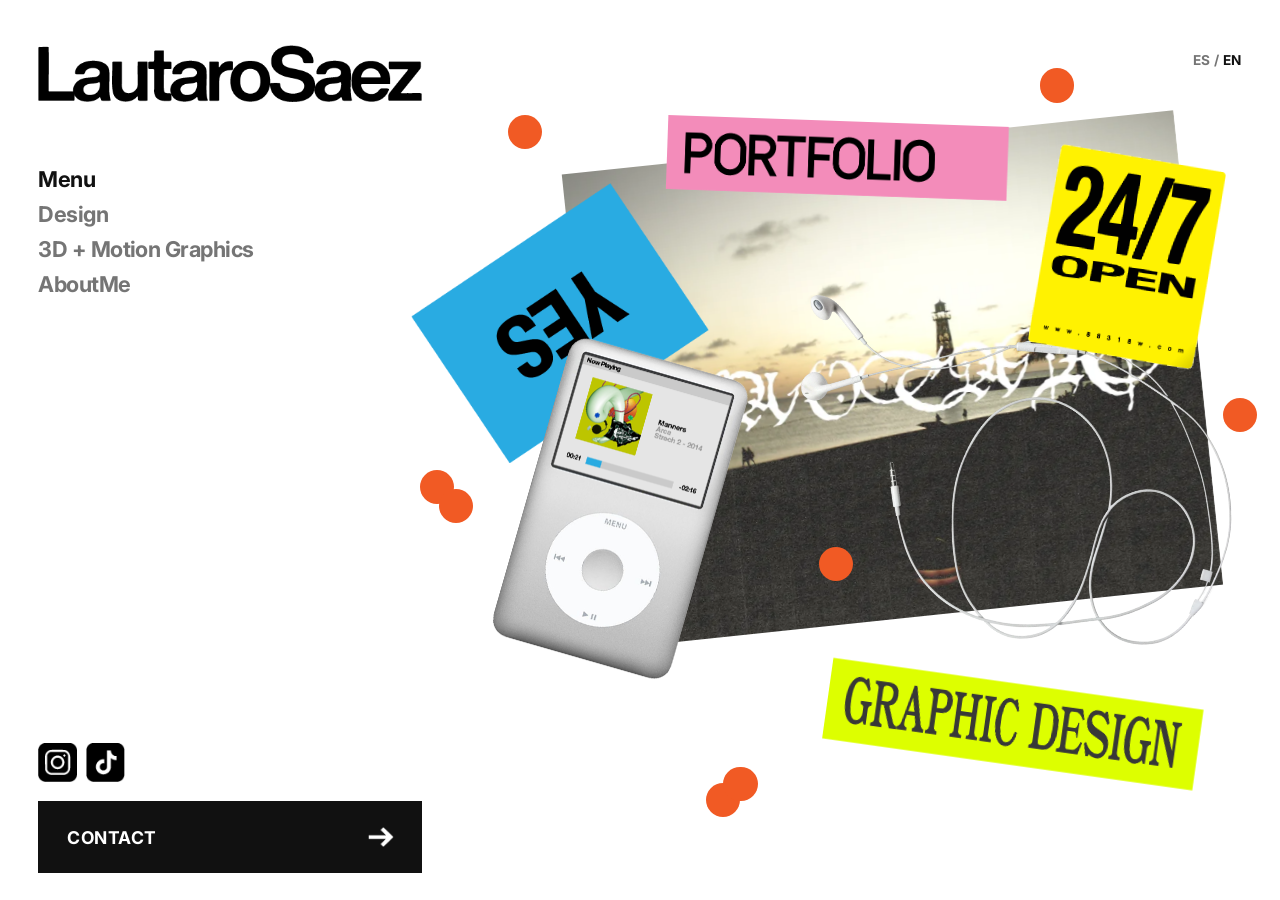
==== commit 4c23a8b9: "Home (celular): collage más centrado y sin scroll por el cable Co-Authored-By: Claude Opus 5.5 <nore" ====
--- a/index.html
+++ b/index.html
@@ -32,8 +32,8 @@
   <main class="moodboard-wrap" id="contenido">
     <h1 class="visualmente-oculto" data-i18n="titulo.inicio">Lautaro Saez — Portfolio</h1>
     <div class="moodboard" id="moodboard">
-      <img src="assets/yes.png" alt="Yes" class="draggable-img" width="382" height="359" data-mx="0" data-my="15.8" data-mw="48" data-x="-4.4" data-y="20.3" style="width:35.8%; z-index:3;">
-      <div class="draggable-img flip-postcard" role="button" tabindex="0" aria-label="Postal del faro: dar vuelta" data-i18n-aria="home.postal" data-mx="2" data-my="24.9" data-mw="86" data-x="16.5" data-y="15.7" data-rotation="-6" style="width:73.9%; z-index:1;">
+      <img src="assets/yes.png" alt="Yes" class="draggable-img" width="382" height="359" data-mx="0" data-my="13.3" data-mw="48" data-x="-4.4" data-y="20.3" style="width:35.8%; z-index:3;">
+      <div class="draggable-img flip-postcard" role="button" tabindex="0" aria-label="Postal del faro: dar vuelta" data-i18n-aria="home.postal" data-mx="2" data-my="22.4" data-mw="86" data-x="16.5" data-y="15.7" data-rotation="-6" style="width:73.9%; z-index:1;">
         <div class="flip-inner">
           <div class="flip-face flip-front">
             <img src="assets/faro.webp" alt="Faro" width="826" height="641">
@@ -43,27 +43,27 @@
           </div>
         </div>
       </div>
-      <img src="assets/24-7.webp" alt="24/7 Open" class="draggable-img" data-mrot="-8" width="351" height="415" data-mx="59.4" data-my="41.6" data-mw="40.6" data-x="71" data-y="17" data-rotation="7" style="width:21.1%; z-index:5;">
-      <img src="assets/ipod.png" alt="iPod Now Playing" class="draggable-img no-spin idle-wiggle" width="280" height="467" data-mrot="3" data-mx="2.3" data-my="51.5" data-mw="47.5" data-x="9.5" data-y="39.2" data-rotation="16" data-wiggle-amplitude="6" style="width:22.4%; z-index:5;">
+      <img src="assets/24-7.webp" alt="24/7 Open" class="draggable-img" data-mrot="-8" width="351" height="415" data-mx="59.4" data-my="39.1" data-mw="40.6" data-x="71" data-y="17" data-rotation="7" style="width:21.1%; z-index:5;">
+      <img src="assets/ipod.png" alt="iPod Now Playing" class="draggable-img no-spin idle-wiggle" width="280" height="467" data-mrot="3" data-mx="2.3" data-my="49" data-mw="47.5" data-x="9.5" data-y="39.2" data-rotation="16" data-wiggle-amplitude="6" style="width:22.4%; z-index:5;">
       <!-- etiquetas PORTFOLIO / GRAPHIC DESIGN (data-mrot: inclinación distinta en el celular) -->
-      <img src="assets/portfolio.png" alt="Portfolio" class="draggable-img sacude-al-tocar" width="800" height="174" data-mx="24.8" data-my="14.4" data-mw="72.8" data-mrot="13" data-x="26.3" data-y="13.4" data-rotation="2" style="width:41%; z-index:2;">
-      <img src="assets/graphic-design.png" alt="Graphic Design" class="draggable-img sella-al-tocar" width="800" height="174" data-mx="2.6" data-my="71" data-mw="82" data-mrot="-5" data-x="45.4" data-y="75.9" data-rotation="8" style="width:44.9%; z-index:6;">
+      <img src="assets/portfolio.png" alt="Portfolio" class="draggable-img sacude-al-tocar" width="800" height="174" data-mx="24.8" data-my="11.9" data-mw="72.8" data-mrot="13" data-x="26.3" data-y="13.4" data-rotation="2" style="width:41%; z-index:2;">
+      <img src="assets/graphic-design.png" alt="Graphic Design" class="draggable-img sella-al-tocar" width="800" height="174" data-mx="2.6" data-my="68.5" data-mw="82" data-mrot="-5" data-x="45.4" data-y="75.9" data-rotation="8" style="width:44.9%; z-index:6;">
       <!-- auriculares: encima del faro, debajo del 24/7 y GRAPHIC DESIGN -->
-      <img src="assets/auriculares.webp" alt="Auriculares" class="draggable-img sacude-al-tocar" width="1226" height="2000" data-mx="21.4" data-my="39.3" data-mw="78.7" data-x="48.2" data-y="22.3" data-rotation="-56" data-mrot="0" style="width:38%; z-index:4;">
+      <img src="assets/auriculares.webp" alt="Auriculares" class="draggable-img sacude-al-tocar" width="1226" height="2000" data-mx="21.4" data-my="36.8" data-mw="78.7" data-x="48.2" data-y="22.3" data-rotation="-56" data-mrot="0" style="width:38%; z-index:4;">
       <!-- círculos naranjas (el último solo en el celular), decorativos (se arrastran y hacen "sello" al tocarlos) -->
-      <div class="draggable-img punto sella-al-tocar" aria-hidden="true" data-mx="85.9" data-my="5.8" data-mw="7.9" data-x="71.1" data-y="7.6" style="width:4.1%; z-index:7;"></div>
-      <div class="draggable-img punto sella-al-tocar" aria-hidden="true" data-mx="9.5" data-my="11.6" data-mw="7.9" data-x="7.2" data-y="12.8" style="width:4.1%; z-index:7;"></div>
-      <div class="draggable-img punto sella-al-tocar" aria-hidden="true" data-mx="6.9" data-my="13.7" data-mw="7.9" data-x="-3.4" data-y="52.2" style="width:4.1%; z-index:7;"></div>
-      <div class="draggable-img punto sella-al-tocar" aria-hidden="true" data-mx="0" data-my="66.2" data-mw="6.6" data-x="93.1" data-y="44.2" style="width:4.1%; z-index:7;"></div>
-      <div class="draggable-img punto sella-al-tocar" aria-hidden="true" data-mx="87.9" data-my="67.1" data-mw="7.9" data-x="31" data-y="87" style="width:4.1%; z-index:7;"></div>
-      <div class="draggable-img punto sella-al-tocar" aria-hidden="true" data-mx="72.1" data-my="81.6" data-mw="7.9" data-x="33.1" data-y="85.2" style="width:4.1%; z-index:7;"></div>
-      <div class="draggable-img punto sella-al-tocar" aria-hidden="true" data-mx="78" data-my="80.9" data-mw="7.9" data-x="44.6" data-y="60.8" style="width:4.1%; z-index:7;"></div>
-      <div class="draggable-img punto sella-al-tocar" aria-hidden="true" data-mx="74.8" data-my="83.8" data-mw="7.9" data-x="-1.1" data-y="54.3" style="width:4.1%; z-index:7;"></div>
-      <div class="draggable-img punto sella-al-tocar solo-celular" aria-hidden="true" data-mx="32.1" data-my="92.2" data-mw="7.9" style="z-index:7;"></div>
+      <div class="draggable-img punto sella-al-tocar" aria-hidden="true" data-mx="85.9" data-my="3.3" data-mw="7.9" data-x="71.1" data-y="7.6" style="width:4.1%; z-index:7;"></div>
+      <div class="draggable-img punto sella-al-tocar" aria-hidden="true" data-mx="9.5" data-my="9.1" data-mw="7.9" data-x="7.2" data-y="12.8" style="width:4.1%; z-index:7;"></div>
+      <div class="draggable-img punto sella-al-tocar" aria-hidden="true" data-mx="6.9" data-my="11.2" data-mw="7.9" data-x="-3.4" data-y="52.2" style="width:4.1%; z-index:7;"></div>
+      <div class="draggable-img punto sella-al-tocar" aria-hidden="true" data-mx="0" data-my="63.7" data-mw="6.6" data-x="93.1" data-y="44.2" style="width:4.1%; z-index:7;"></div>
+      <div class="draggable-img punto sella-al-tocar" aria-hidden="true" data-mx="87.9" data-my="64.6" data-mw="7.9" data-x="31" data-y="87" style="width:4.1%; z-index:7;"></div>
+      <div class="draggable-img punto sella-al-tocar" aria-hidden="true" data-mx="72.1" data-my="79.1" data-mw="7.9" data-x="33.1" data-y="85.2" style="width:4.1%; z-index:7;"></div>
+      <div class="draggable-img punto sella-al-tocar" aria-hidden="true" data-mx="78" data-my="78.4" data-mw="7.9" data-x="44.6" data-y="60.8" style="width:4.1%; z-index:7;"></div>
+      <div class="draggable-img punto sella-al-tocar" aria-hidden="true" data-mx="74.8" data-my="81.3" data-mw="7.9" data-x="-1.1" data-y="54.3" style="width:4.1%; z-index:7;"></div>
+      <div class="draggable-img punto sella-al-tocar solo-celular" aria-hidden="true" data-mx="32.1" data-my="89.7" data-mw="7.9" style="z-index:7;"></div>
       <!-- modelo 3D: sacado por ahora. Para volver a ponerlo, descomentá la pieza y agregá en el <head>:
            <link rel="modulepreload" href="https://cdn.jsdelivr.net/npm/@google/model-viewer@4.0.0/dist/model-viewer.min.js">
            <link rel="preload" href="assets/modelos/prueba.glb" as="fetch" crossorigin>
-      <div class="draggable-img no-spin modelo-3d" role="img" aria-label="Modelo 3D" data-mx="52" data-my="77" data-mw="42" data-x="70" data-y="56" style="width:22%; z-index:5;"></div> -->
+      <div class="draggable-img no-spin modelo-3d" role="img" aria-label="Modelo 3D" data-mx="52" data-my="74.5" data-mw="42" data-x="70" data-y="56" style="width:22%; z-index:5;"></div> -->
     </div>
   </main>
 
--- a/style.css
+++ b/style.css
@@ -710,10 +710,8 @@
   box-sizing: border-box;
 }
 
-/* en la compu el collage ocupa la pantalla: lo que asome por arriba/abajo no genera scroll */
-@media (min-width: 769px) {
-  .moodboard-wrap { overflow-y: clip; }
-}
+/* el collage ocupa la pantalla: lo que asome por arriba/abajo (ej: el cable) no genera scroll */
+.moodboard-wrap { overflow-y: clip; }
 
 .moodboard {
   position: relative;
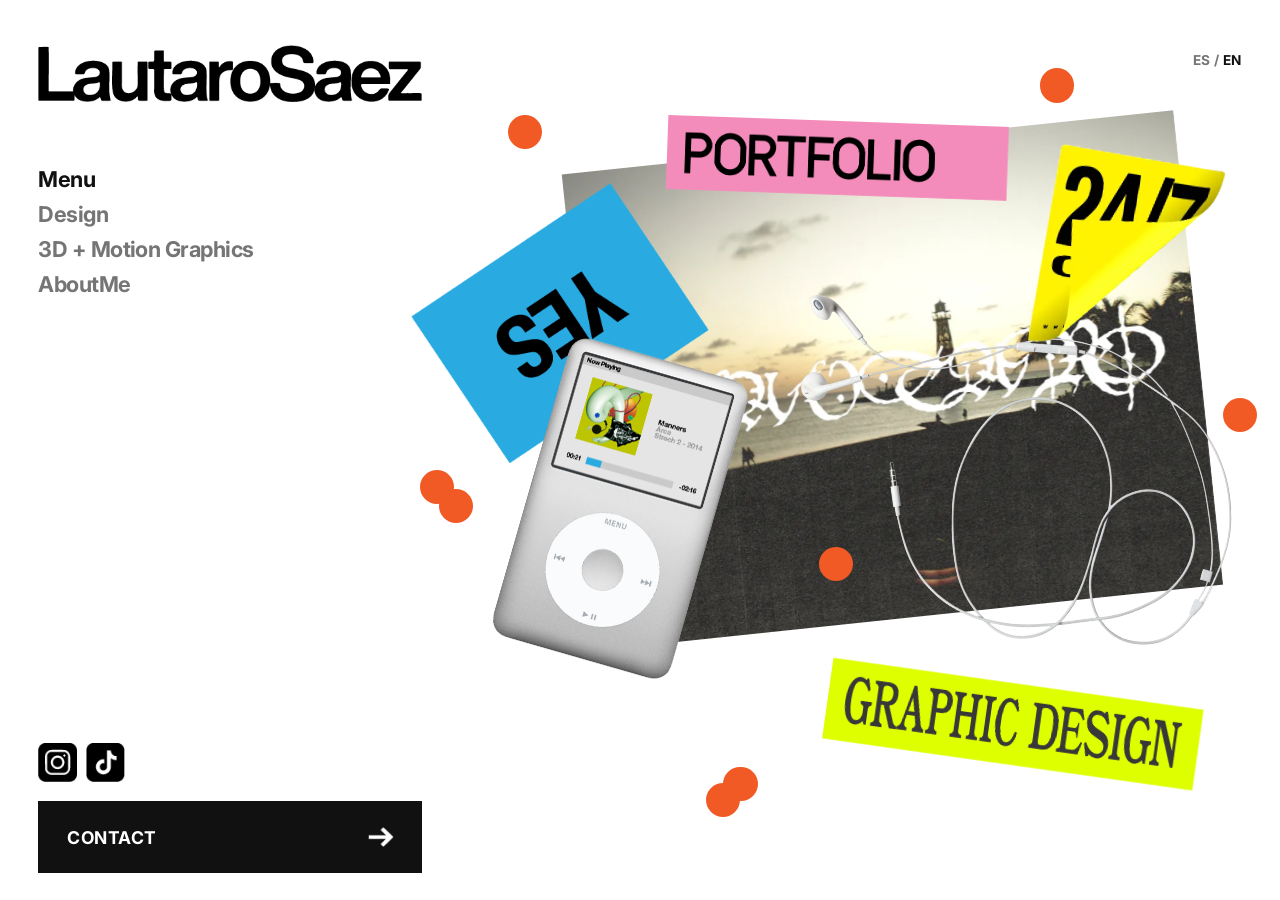
==== commit 7fab4cee: "Listo para compartir: texto de Benzaiten, email en el error del form, preview al compartir y limpiez" ====
--- a/index.html
+++ b/index.html
@@ -4,7 +4,14 @@
   <meta charset="UTF-8">
   <meta name="viewport" content="width=device-width, initial-scale=1.0">
   <meta name="theme-color" content="#ffffff">
-  <title>Lautaro Saez — Menu</title>
+  <title>Lautaro Saez — Diseño gráfico, 3D y motion</title>
+  <meta name="description" content="Portfolio de Lautaro Saez: diseño gráfico, branding, estampas, posters, 3D y motion graphics.">
+  <meta property="og:type" content="website">
+  <meta property="og:title" content="Lautaro Saez — Portfolio">
+  <meta property="og:description" content="Diseño gráfico, branding, estampas, posters, 3D y motion graphics.">
+  <meta property="og:url" content="https://88318w.github.io/portfolio/">
+  <meta property="og:image" content="https://88318w.github.io/portfolio/assets/og.jpg">
+  <meta name="twitter:card" content="summary_large_image">
   <link rel="preconnect" href="https://fonts.googleapis.com">
   <link rel="preconnect" href="https://fonts.gstatic.com" crossorigin>
   <link href="https://fonts.googleapis.com/css2?family=Inter:wght@400;500;600;700;800&display=swap" rel="stylesheet">
@@ -60,10 +67,6 @@
       <div class="draggable-img punto sella-al-tocar" aria-hidden="true" data-mx="78" data-my="78.4" data-mw="7.9" data-x="44.6" data-y="60.8" style="width:4.1%; z-index:7;"></div>
       <div class="draggable-img punto sella-al-tocar" aria-hidden="true" data-mx="74.8" data-my="81.3" data-mw="7.9" data-x="-1.1" data-y="54.3" style="width:4.1%; z-index:7;"></div>
       <div class="draggable-img punto sella-al-tocar solo-celular" aria-hidden="true" data-mx="32.1" data-my="89.7" data-mw="7.9" style="z-index:7;"></div>
-      <!-- modelo 3D: sacado por ahora. Para volver a ponerlo, descomentá la pieza y agregá en el <head>:
-           <link rel="modulepreload" href="https://cdn.jsdelivr.net/npm/@google/model-viewer@4.0.0/dist/model-viewer.min.js">
-           <link rel="preload" href="assets/modelos/prueba.glb" as="fetch" crossorigin>
-      <div class="draggable-img no-spin modelo-3d" role="img" aria-label="Modelo 3D" data-mx="52" data-my="74.5" data-mw="42" data-x="70" data-y="56" style="width:22%; z-index:5;"></div> -->
     </div>
   </main>
 
--- a/style.css
+++ b/style.css
@@ -744,20 +744,6 @@
   z-index: 50;
 }
 
-/* modelo 3D del collage de la home (el <model-viewer> lo agrega script.js):
-   caja cuadrada, fondo transparente; el viewer no recibe el puntero, así
-   arrastrar mueve la pieza como a las demás */
-.modelo-3d {
-  aspect-ratio: 1;
-}
-
-.modelo-3d model-viewer {
-  width: 100%;
-  height: 100%;
-  pointer-events: none;
-  --poster-color: transparent;
-}
-
 /* círculos naranjas del collage del celular: el ancho lo pone data-mw, el alto sale del aspect-ratio */
 .draggable-img.punto {
   aspect-ratio: 1;
@@ -774,10 +760,6 @@
   .draggable-img.solo-celular {
     display: block;
   }
-}
-
-.draggable-img.fade-in-entrance {
-  animation: poster-fade-in 300ms var(--ease-out) both;
 }
 
 /* balanceo en reposo (piezas con .idle-wiggle): usa la propiedad `rotate`, que se suma
@@ -1205,6 +1187,61 @@
 .hub-aparato--gameboy .hub-pantalla { --pant-bg: #9bbc0f; --pant-fg: #0f380f; } /* LCD verde */
 .hub-aparato--camara .hub-pantalla { --pant-bg: #0d1b2a; --pant-fg: #9ee7ff; }
 
+/* iPhone: pantalla prendida (con fondo de pantalla) y el efecto de tubo muy suave */
+.hub-aparato--iphone .hub-pantalla {
+  --pant-fg: #fff;
+  background: #6b2d7a url("assets/iphone-fondo.webp") 0 0 / 100% 100%; /* el filtro "Rio de Janeiro" de Instagram entero, sin recortar. La imagen está girada porque el aparato va rotado: así en pantalla queda azul arriba, naranja abajo */
+  box-shadow: inset 0 0 1rem rgba(0, 0, 0, 0.2);
+  filter: none;
+  font-family: 'Inter', system-ui, sans-serif;
+}
+
+.hub-aparato--iphone .hub-pantalla::before {
+  opacity: 0.35; /* líneas de barrido casi imperceptibles */
+}
+
+.hub-aparato--iphone .hub-pantalla::after {
+  display: none; /* sin la franja de interferencia */
+}
+
+/* "> ENTRAR": en vez del cursor que titila (de aparato viejo), un brillo que lo recorre,
+   como el "deslizar para desbloquear". Le gana al hover de los otros aparatos (más específico) */
+.hub-escena .hub-aparato--iphone .hub-pantalla .hub-enter {
+  background: linear-gradient(90deg, rgba(255, 255, 255, 0.6) 0%, rgba(255, 255, 255, 0.6) 40%, #fff 50%, rgba(255, 255, 255, 0.6) 60%, rgba(255, 255, 255, 0.6) 100%) 0 0 / 250% 100%;
+  -webkit-background-clip: text;
+  background-clip: text;
+  color: transparent;
+  text-shadow: none;
+  animation: iphone-brillo 2.4s linear infinite;
+}
+
+/* y sin el salto de "sintonizar" al pasar el mouse */
+.hub-escena .hub-aparato--iphone .hub-pantalla .hub-pantalla-texto {
+  animation: none;
+}
+
+@keyframes iphone-brillo {
+  from { background-position: 100% 0; }
+  to { background-position: 0% 0; }
+}
+
+@media (prefers-reduced-motion: reduce) {
+  .hub-escena .hub-aparato--iphone .hub-pantalla .hub-enter {
+    animation: none;
+    color: #fff;
+  }
+}
+
+.hub-aparato--iphone .hub-pantalla-texto {
+  text-shadow: 0 1px 6px rgba(0, 0, 0, 0.18);
+}
+
+.hub-aparato--iphone .hub-label {
+  font-weight: 700;
+  font-size: 17cqmin;
+  letter-spacing: -0.01em;
+}
+
 /* líneas de barrido */
 .hub-pantalla::before {
   content: '';
@@ -1426,37 +1463,21 @@
 
 /* ---- en las galerías del celular ---- */
 
-/* pieza + su leyenda: un solo bloque, con el texto pegado a su imagen
-   (la galería separa más un bloque del siguiente, así no se confunde a quién pertenece) */
-.pieza-figura {
-  margin: 0;
-  display: flex;
-  flex-direction: column;
-  gap: 0.5rem;
-}
-
-/* leyenda discreta: chica y en gris, para que no compita con la pieza;
-   el nombre de la marca en negro, porque es el link */
-.pieza-contexto--galeria,
+/* todos los pósters comparten contexto (personales): va una sola vez arriba, como etiqueta de sección;
+   chica y en gris, para que no compita con las piezas */
 .pieza-contexto--encabezado {
   min-height: 0;
   max-width: none;
   font-size: 0.8rem;
   color: var(--gris-menu);
   text-align: left;
-}
-
-.pieza-contexto--galeria a,
-.pieza-contexto--encabezado a {
-  color: var(--text);
-}
-
-/* cuando toda la galería comparte el contexto (ej: todos los pósters son personales),
-   va una sola vez arriba, como etiqueta de sección */
-.pieza-contexto--encabezado {
   text-transform: uppercase;
   letter-spacing: 0.06em;
   font-weight: 600;
+}
+
+.pieza-contexto--encabezado a {
+  color: var(--text);
 }
 
 .poster-lightbox-arrow {
@@ -2582,3 +2603,28 @@
     animation: none;
   }
 }
+
+/* ============================
+   Celular: entrada de las piezas en las páginas de scroll (script.js agrega las clases)
+   Usa `translate` para no pisar el `transform` de las tarjetas de Branding (el giro)
+============================ */
+@media (max-width: 768px) {
+  /* la transición va solo al aparecer: al ocultarlas al cargar, desaparecen sin fundido */
+  .entra-al-scroll.is-visible {
+    transition:
+      opacity 450ms var(--ease-out),
+      translate 600ms var(--ease-out),
+      transform 0.6s cubic-bezier(0.22, 1, 0.36, 1),
+      scale 200ms var(--ease-out);
+  }
+
+  .entra-al-scroll:not(.is-visible) {
+    opacity: 0;
+    translate: 0 24px;
+  }
+
+  /* Sobre mí: en el celular reemplaza a la cascada de la compu (sobremi-sube) */
+  .sobremi-text > .entra-al-scroll {
+    animation: none;
+  }
+}
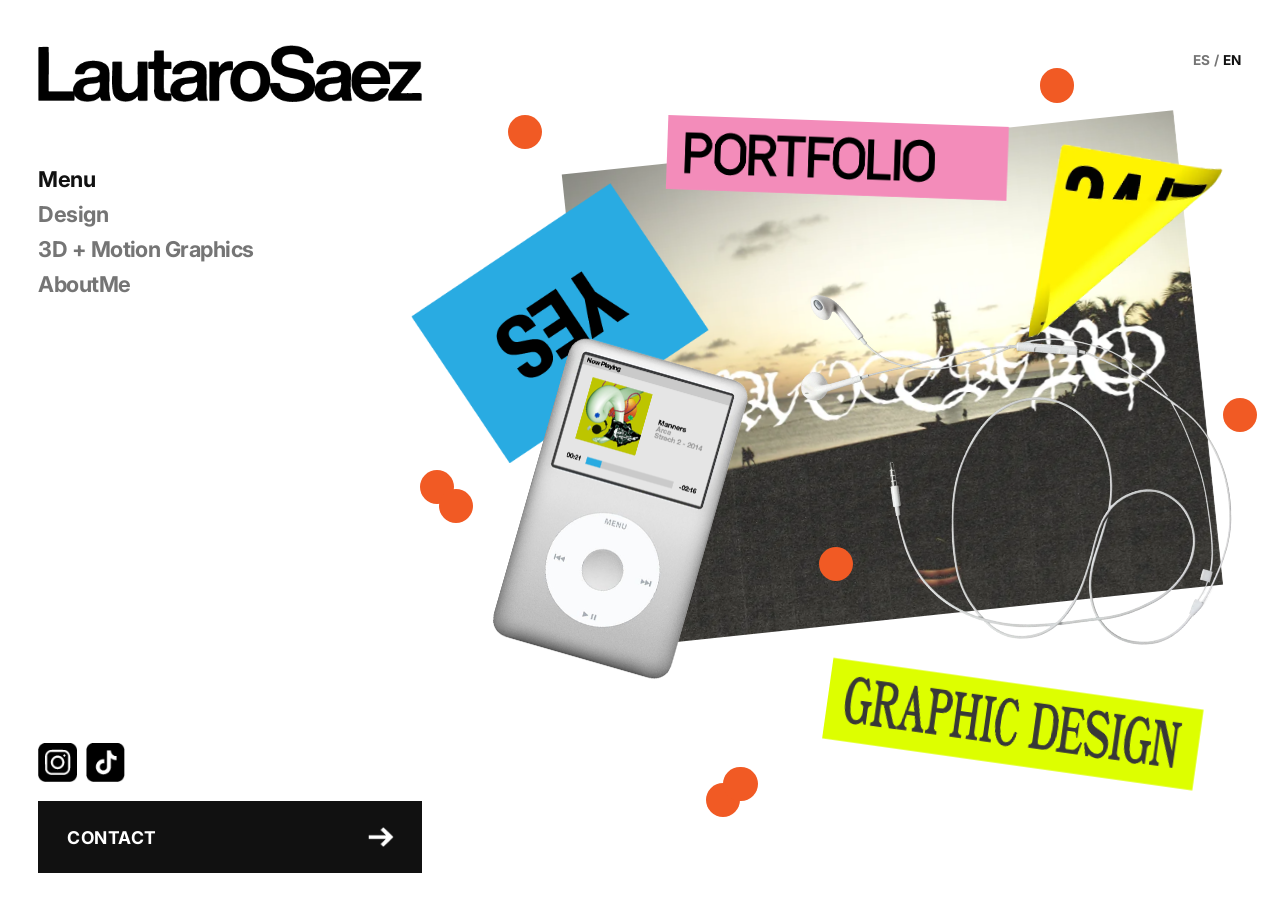
==== commit 60c049a3: "Home (celular): nueva posición inicial de los auriculares Co-Authored-By: Claude Opus 5.5 <noreply@a" ====
--- a/index.html
+++ b/index.html
@@ -56,7 +56,7 @@
       <img src="assets/portfolio.png" alt="Portfolio" class="draggable-img sacude-al-tocar" width="800" height="174" data-mx="24.8" data-my="11.9" data-mw="72.8" data-mrot="13" data-x="26.3" data-y="13.4" data-rotation="2" style="width:41%; z-index:2;">
       <img src="assets/graphic-design.png" alt="Graphic Design" class="draggable-img sella-al-tocar" width="800" height="174" data-mx="2.6" data-my="68.5" data-mw="82" data-mrot="-5" data-x="45.4" data-y="75.9" data-rotation="8" style="width:44.9%; z-index:6;">
       <!-- auriculares: encima del faro, debajo del 24/7 y GRAPHIC DESIGN -->
-      <img src="assets/auriculares.webp" alt="Auriculares" class="draggable-img sacude-al-tocar" width="1226" height="2000" data-mx="21.4" data-my="36.8" data-mw="78.7" data-x="48.2" data-y="22.3" data-rotation="-56" data-mrot="0" style="width:38%; z-index:4;">
+      <img src="assets/auriculares.webp" alt="Auriculares" class="draggable-img sacude-al-tocar" width="1226" height="2000" data-mx="21.1" data-my="28.8" data-mw="78.7" data-x="48.2" data-y="22.3" data-rotation="-56" data-mrot="0" style="width:38%; z-index:4;">
       <!-- círculos naranjas (el último solo en el celular), decorativos (se arrastran y hacen "sello" al tocarlos) -->
       <div class="draggable-img punto sella-al-tocar" aria-hidden="true" data-mx="85.9" data-my="3.3" data-mw="7.9" data-x="71.1" data-y="7.6" style="width:4.1%; z-index:7;"></div>
       <div class="draggable-img punto sella-al-tocar" aria-hidden="true" data-mx="9.5" data-my="9.1" data-mw="7.9" data-x="7.2" data-y="12.8" style="width:4.1%; z-index:7;"></div>
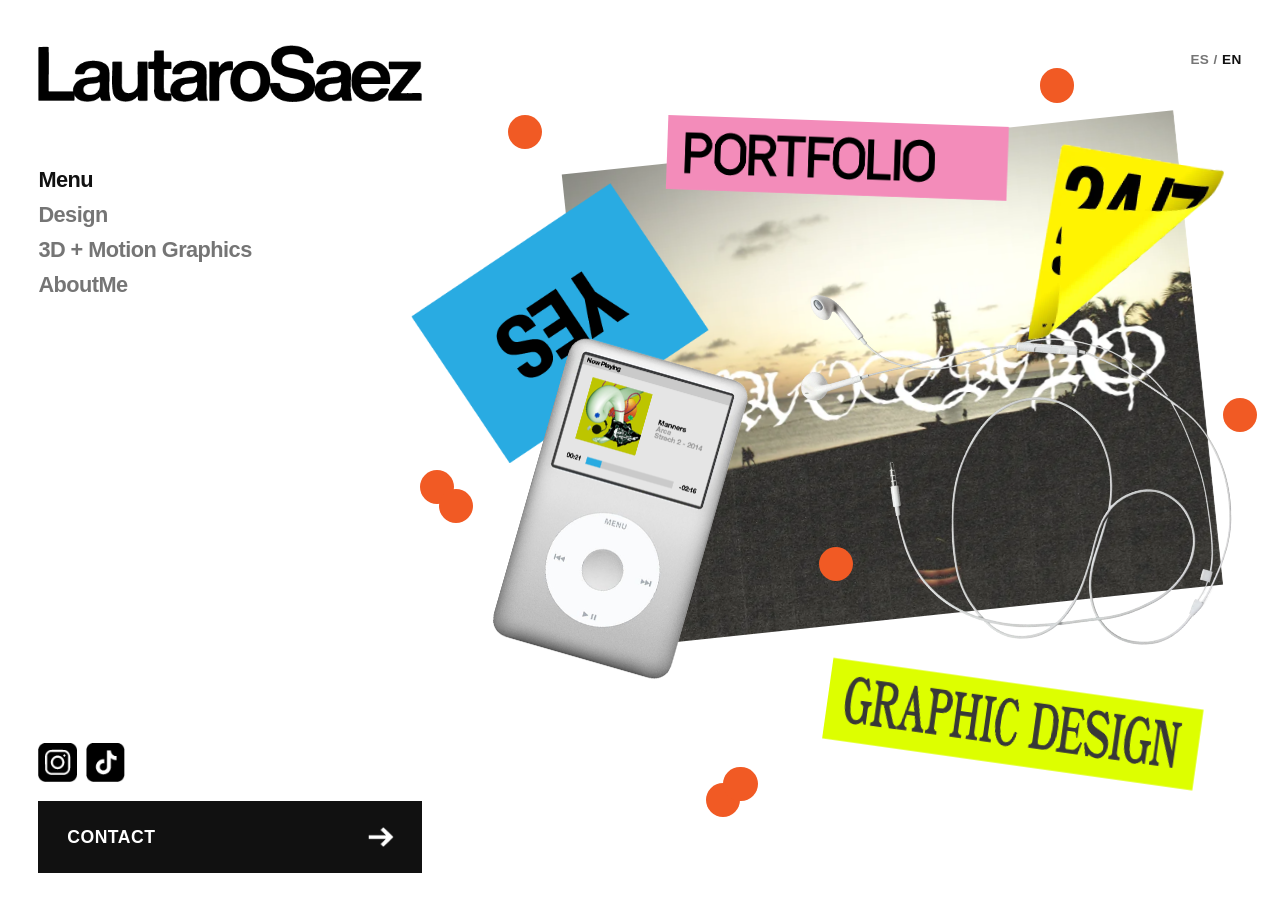
==== commit f7c01aaa: "Tipografía Helvetica en todo el sitio; reproductor propio para los videos de 3D + Motion Graphics Co" ====
--- a/index.html
+++ b/index.html
@@ -12,9 +12,6 @@
   <meta property="og:url" content="https://88318w.github.io/portfolio/">
   <meta property="og:image" content="https://88318w.github.io/portfolio/assets/og.jpg">
   <meta name="twitter:card" content="summary_large_image">
-  <link rel="preconnect" href="https://fonts.googleapis.com">
-  <link rel="preconnect" href="https://fonts.gstatic.com" crossorigin>
-  <link href="https://fonts.googleapis.com/css2?family=Inter:wght@400;500;600;700;800&display=swap" rel="stylesheet">
   <link rel="icon" type="image/png" href="assets/favicon.png">
   <link rel="stylesheet" href="style.css">
 </head>
--- a/style.css
+++ b/style.css
@@ -12,7 +12,7 @@
 }
 
 body {
-  font-family: 'Inter', 'Helvetica Neue', Arial, sans-serif;
+  font-family: 'Helvetica Neue', Helvetica, Arial, sans-serif;
   background: var(--bg);
   color: var(--text);
   min-height: 100vh;
@@ -1193,7 +1193,6 @@
   background: #6b2d7a url("assets/iphone-fondo.webp") 0 0 / 100% 100%; /* el filtro "Rio de Janeiro" de Instagram entero, sin recortar. La imagen está girada porque el aparato va rotado: así en pantalla queda azul arriba, naranja abajo */
   box-shadow: inset 0 0 1rem rgba(0, 0, 0, 0.2);
   filter: none;
-  font-family: 'Inter', system-ui, sans-serif;
 }
 
 .hub-aparato--iphone .hub-pantalla::before {
@@ -2628,3 +2627,126 @@
     animation: none;
   }
 }
+
+/* ============================
+   3D + Motion Graphics: reproductor propio (script.js lo arma en los videos con data-controles)
+   Compu: aparece al pasar el mouse. Celular: al tocar el video, y se esconde solo
+============================ */
+:root {
+  --amarillo-reproductor: #ffe500; /* provisorio: va el hex que pase Lautaro */
+}
+
+.reproductor-caja {
+  position: relative;
+  max-width: 100%;
+}
+
+.reproductor {
+  position: absolute;
+  left: 0;
+  right: 0;
+  bottom: 0;
+  display: flex;
+  align-items: center;
+  gap: 0.6rem;
+  padding: 0.75rem;
+  opacity: 0;
+  pointer-events: none;
+  transition: opacity 200ms var(--ease-out);
+}
+
+.reproductor-caja.controles-visibles .reproductor,
+.reproductor:focus-within {
+  opacity: 1;
+  pointer-events: auto;
+}
+
+@media (hover: hover) and (pointer: fine) {
+  .reproductor-caja:hover .reproductor {
+    opacity: 1;
+    pointer-events: auto;
+  }
+}
+
+.reproductor-btn {
+  flex: none;
+  width: 2rem;
+  height: 2rem;
+  padding: 0;
+  border: 0;
+  border-radius: 999px;
+  background: rgba(17, 17, 17, 0.55); /* como la píldora de "← Volver" */
+  color: #fff;
+  display: grid;
+  place-items: center;
+  transition: scale 150ms var(--ease-out);
+}
+
+.reproductor-btn:active {
+  scale: 0.94;
+}
+
+.reproductor-btn svg {
+  width: 0.8rem;
+  height: 0.8rem;
+  fill: currentColor;
+}
+
+/* barra: la parte reproducida en el amarillo; el alto extra es solo para que sea fácil de agarrar */
+.reproductor-barra {
+  flex: 1;
+  min-width: 0;
+  height: 1.25rem;
+  margin: 0;
+  -webkit-appearance: none;
+  appearance: none;
+  background:
+    linear-gradient(var(--amarillo-reproductor) 0 0) left center / var(--p, 0%) 3px no-repeat,
+    linear-gradient(rgba(255, 255, 255, 0.4) 0 0) left center / 100% 3px no-repeat;
+}
+
+.reproductor-barra::-webkit-slider-thumb {
+  -webkit-appearance: none;
+  width: 11px;
+  height: 11px;
+  border-radius: 50%;
+  background: var(--amarillo-reproductor);
+}
+
+.reproductor-barra::-moz-range-thumb {
+  width: 11px;
+  height: 11px;
+  border: 0;
+  border-radius: 50%;
+  background: var(--amarillo-reproductor);
+}
+
+.reproductor-tiempo {
+  flex: none;
+  color: #fff;
+  font-size: 0.75rem;
+  font-variant-numeric: tabular-nums; /* los números no saltan mientras avanzan */
+  text-shadow: 0 0 6px rgba(0, 0, 0, 0.35);
+}
+
+@media (max-width: 768px) {
+  .reproductor-caja {
+    width: 100%;
+  }
+
+  /* en el celular, botones del tamaño del dedo */
+  .reproductor-btn {
+    width: 2.75rem;
+    height: 2.75rem;
+  }
+
+  .reproductor-barra::-webkit-slider-thumb {
+    width: 16px;
+    height: 16px;
+  }
+
+  .reproductor-barra::-moz-range-thumb {
+    width: 16px;
+    height: 16px;
+  }
+}
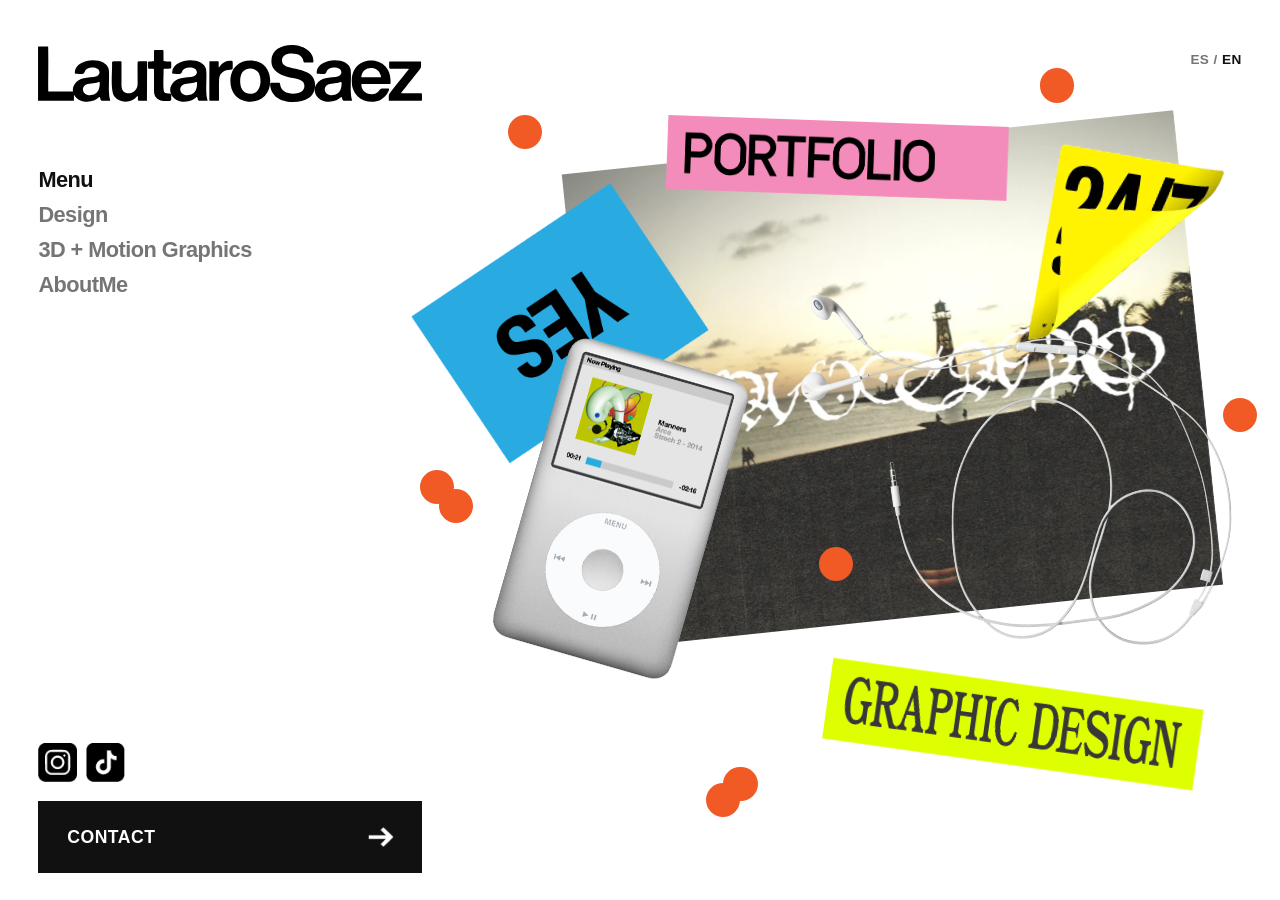
==== commit a2214775: "Cursores y logo nuevos en SVG (nítidos en cualquier pantalla); fuera los PNG viejos Co-Authored-By: " ====
--- a/index.html
+++ b/index.html
@@ -20,7 +20,7 @@
 
   <header class="logo-wrap">
     <a href="index.html">
-      <img src="assets/logo.png" alt="Lautaro Saez" class="logo" width="556" height="83">
+      <img src="assets/logo.svg" alt="Lautaro Saez" class="logo" width="555" height="82">
     </a>
   </header>
 
--- a/style.css
+++ b/style.css
@@ -19,7 +19,7 @@
   position: relative;
   overflow-x: hidden;
   transition: background var(--transition-suave), color var(--transition-suave);
-  cursor: url('assets/cursor.png') 4 4, auto;
+  cursor: url('assets/cursor.svg') 2 2, auto;
   touch-action: manipulation;             /* sin la demora del doble toque en el celular */
   -webkit-tap-highlight-color: transparent; /* sin el flash gris de iOS: cada botón ya tiene su :active */
 }
@@ -27,7 +27,7 @@
 a {
   text-decoration: none;
   color: inherit;
-  cursor: url('assets/pointer.png') 14 2, pointer;
+  cursor: url('assets/pointer.svg') 3 1, pointer;
 }
 
 img {
@@ -391,7 +391,7 @@
   letter-spacing: 0.03em;
   font-family: inherit;
   border: none;
-  cursor: url('assets/pointer-white.png') 14 2, pointer;
+  cursor: url('assets/pointer-white.svg') 3 1, pointer;
   z-index: 100;
   transition: scale 160ms var(--ease-out);
 }
@@ -457,7 +457,7 @@
   border: none;
   font-size: 1.4rem;
   line-height: 1;
-  cursor: url('assets/pointer.png') 14 2, pointer;
+  cursor: url('assets/pointer.svg') 3 1, pointer;
   color: var(--text);
   font-family: inherit;
 }
@@ -504,7 +504,7 @@
   padding: 0.9rem;
   font-weight: 700;
   letter-spacing: 0.03em;
-  cursor: url('assets/pointer.png') 14 2, pointer;
+  cursor: url('assets/pointer.svg') 3 1, pointer;
   font-family: inherit;
   transition: opacity var(--transition-suave), scale 160ms var(--ease-out);
 }
@@ -557,7 +557,7 @@
   font-weight: 700;
   letter-spacing: 0.03em;
   padding: 0.45rem 0; /* área de toque sin caja visible */
-  cursor: url('assets/pointer.png') 14 2, pointer;
+  cursor: url('assets/pointer.svg') 3 1, pointer;
 }
 
 /* ---- "← Volver" (Branding, Estampas, Posters; en 3D solo en el celular).
@@ -652,7 +652,7 @@
   font-weight: 700;
   letter-spacing: 0.03em;
   color: var(--text);
-  cursor: url('assets/pointer.png') 14 2, pointer;
+  cursor: url('assets/pointer.svg') 3 1, pointer;
   opacity: 0;
   visibility: hidden;
   translate: 0 0.4rem;
@@ -722,7 +722,7 @@
 .draggable-img {
   position: absolute;
   max-width: none;
-  cursor: url('assets/palm-of-hand.png') 16 16, grab;
+  cursor: url('assets/palm-of-hand.svg') 12 16, grab;
   touch-action: none;
   user-select: none;
   -webkit-user-drag: none;
@@ -737,7 +737,7 @@
 }
 
 .draggable-img:active {
-  cursor: url('assets/palm-of-hand.png') 16 16, grabbing;
+  cursor: url('assets/palm-of-hand.svg') 12 16, grabbing;
 }
 
 .draggable-img.is-dragging {
@@ -797,7 +797,7 @@
 }
 
 .draggable-img.opens-carousel {
-  cursor: url('assets/zoom-in.png') 16 16, zoom-in;
+  cursor: url('assets/zoom-in.svg') 13 13, zoom-in;
 }
 
 .estampa-hint-text {
@@ -834,7 +834,7 @@
 .flip-postcard {
   perspective: 1400px;
   background: none;
-  cursor: url('assets/refresh.png') 16 16, pointer;
+  cursor: url('assets/refresh.svg') 16 16, pointer;
 }
 
 .flip-postcard img {
@@ -951,7 +951,7 @@
   display: flex;
   align-items: center;
   justify-content: center;
-  cursor: url('assets/pointer.png') 14 2, pointer;
+  cursor: url('assets/pointer.svg') 3 1, pointer;
   z-index: 5;
   opacity: 0.75;
   transition: opacity var(--transition-suave), scale 160ms var(--ease-out);
@@ -1007,7 +1007,7 @@
   width: 100%;
   height: 100%;
   object-fit: cover;
-  cursor: url('assets/zoom-in.png') 16 16, auto;
+  cursor: url('assets/zoom-in.svg') 13 13, auto;
   transform: translateX(0);
 }
 
@@ -1019,7 +1019,7 @@
   background: none;
   border: none;
   color: var(--text);
-  cursor: url('assets/pointer.png') 14 2, pointer;
+  cursor: url('assets/pointer.svg') 3 1, pointer;
   padding: 0.5rem;
   flex-shrink: 0;
   transition: opacity var(--transition-suave), scale 160ms var(--ease-out);
@@ -1119,7 +1119,7 @@
   position: absolute;
   display: block;
   rotate: var(--rot);
-  cursor: url('assets/palm-of-hand.png') 16 16, grab; /* se arrastran como las piezas de la home */
+  cursor: url('assets/palm-of-hand.svg') 12 16, grab; /* se arrastran como las piezas de la home */
   touch-action: none;
   user-select: none;
   -webkit-user-drag: none;
@@ -1131,7 +1131,7 @@
 .hub-aparato.is-dragging {
   transition: scale 150ms var(--ease-out);
   scale: 1.03;
-  cursor: url('assets/palm-of-hand.png') 16 16, grabbing;
+  cursor: url('assets/palm-of-hand.svg') 12 16, grabbing;
 }
 
 .hub-aparato--iphone { animation-delay: 0.05s; }
@@ -1417,7 +1417,7 @@
   color: #111111;
   font-size: 2rem;
   line-height: 1;
-  cursor: url('assets/pointer.png') 14 2, pointer;
+  cursor: url('assets/pointer.svg') 3 1, pointer;
   z-index: 2;
 }
 
@@ -1483,7 +1483,7 @@
   background: none;
   border: none;
   color: #111111;
-  cursor: url('assets/pointer.png') 14 2, pointer;
+  cursor: url('assets/pointer.svg') 3 1, pointer;
   padding: 0.6rem;
   flex-shrink: 0;
   transition: opacity var(--transition-suave), scale 160ms var(--ease-out);
@@ -1545,7 +1545,7 @@
   width: auto;
   height: auto;
   display: block;
-  cursor: url('assets/zoom-in.png') 16 16, auto;
+  cursor: url('assets/zoom-in.svg') 13 13, auto;
   transition: transform 0.15s ease-out;
   will-change: transform;
 }
@@ -1561,7 +1561,7 @@
 }
 
 .poster-lightbox-img.is-zoomed {
-  cursor: url('assets/zoom-out.png') 16 16, auto;
+  cursor: url('assets/zoom-out.svg') 13 13, auto;
 }
 
 .poster-zoom-indicator {
@@ -1605,7 +1605,7 @@
   display: flex;
   align-items: center;
   justify-content: center;
-  cursor: url('assets/pointer.png') 14 2, pointer;
+  cursor: url('assets/pointer.svg') 3 1, pointer;
   transition: background var(--transition-suave);
 }
 
@@ -1825,7 +1825,7 @@
   width: var(--card-w);
   aspect-ratio: var(--card-ratio);
   perspective: 1400px;
-  cursor: url('assets/refresh.png') 16 16, pointer; /* mismo cursor que la postal del faro: se dan vuelta */
+  cursor: url('assets/refresh.svg') 16 16, pointer; /* mismo cursor que la postal del faro: se dan vuelta */
   touch-action: none;
   user-select: none;
   transition: transform 0.6s cubic-bezier(0.22, 1, 0.36, 1), scale 200ms var(--ease-out);
@@ -1835,7 +1835,7 @@
 .brand-card.is-dragging {
   transition: scale 150ms var(--ease-out);
   scale: 1.03;
-  cursor: url('assets/palm-of-hand.png') 16 16, grabbing;
+  cursor: url('assets/palm-of-hand.svg') 12 16, grabbing;
 }
 
 .brand-card-inner {
@@ -1917,7 +1917,7 @@
   font-weight: 700;
   font-size: max(0.85rem, 2.1cqw);
   padding: 0.55em 1.2em;
-  cursor: url('assets/pointer-white.png') 14 2, pointer;
+  cursor: url('assets/pointer-white.svg') 3 1, pointer;
   transition: color 0.3s ease, scale 160ms var(--ease-out);
 }
 
@@ -2071,7 +2071,7 @@
   font-family: inherit;
   font-size: 2rem;
   line-height: 1;
-  cursor: url('assets/pointer-white.png') 14 2, pointer;
+  cursor: url('assets/pointer-white.svg') 3 1, pointer;
   z-index: 2;
 }
 
@@ -2497,7 +2497,7 @@
   .reels {
     margin-left: 0;
     height: auto;
-    padding: calc(var(--m-bar) + 0.5rem) 1.2rem 2rem;
+    padding: calc(var(--m-bar) + 0.5rem) 1.2rem 6rem; /* abajo: lugar para que el último video suba por encima de las píldoras fijas (Volver y ↑) */
     display: block;
   }
 
@@ -2633,7 +2633,7 @@
    Compu: aparece al pasar el mouse. Celular: al tocar el video, y se esconde solo
 ============================ */
 :root {
-  --amarillo-reproductor: #ffe500; /* provisorio: va el hex que pase Lautaro */
+  --color-reproductor: #fff; /* cada video pone el suyo (data-color en el HTML); sin data-color, blanco */
 }
 
 .reproductor-caja {
@@ -2692,7 +2692,11 @@
   fill: currentColor;
 }
 
-/* barra: la parte reproducida en el amarillo; el alto extra es solo para que sea fácil de agarrar */
+.reproductor-btn svg [fill="none"] {
+  fill: none; /* los íconos de trazo (parlante, pantalla completa) */
+}
+
+/* barra: la parte reproducida en el color del video; el alto extra es solo para que sea fácil de agarrar */
 .reproductor-barra {
   flex: 1;
   min-width: 0;
@@ -2701,7 +2705,7 @@
   -webkit-appearance: none;
   appearance: none;
   background:
-    linear-gradient(var(--amarillo-reproductor) 0 0) left center / var(--p, 0%) 3px no-repeat,
+    linear-gradient(var(--color-reproductor) 0 0) left center / var(--p, 0%) 3px no-repeat,
     linear-gradient(rgba(255, 255, 255, 0.4) 0 0) left center / 100% 3px no-repeat;
 }
 
@@ -2710,7 +2714,7 @@
   width: 11px;
   height: 11px;
   border-radius: 50%;
-  background: var(--amarillo-reproductor);
+  background: var(--color-reproductor);
 }
 
 .reproductor-barra::-moz-range-thumb {
@@ -2718,7 +2722,7 @@
   height: 11px;
   border: 0;
   border-radius: 50%;
-  background: var(--amarillo-reproductor);
+  background: var(--color-reproductor);
 }
 
 .reproductor-tiempo {
@@ -2750,3 +2754,32 @@
     height: 16px;
   }
 }
+
+/* video horizontal en el teléfono derecho: "pantalla completa" ya girado 90°, con sus controles.
+   La caja mide el alto de la pantalla de ancho (y al revés) y se gira desde el centro */
+.reproductor-caja.girado {
+  position: fixed;
+  z-index: 3000;
+  top: 50%;
+  left: 50%;
+  width: 100vh;
+  width: 100dvh;
+  height: 100vw;
+  max-width: none;
+  translate: -50% -50%;
+  rotate: 90deg;
+  background: #000;
+}
+
+.reproductor-caja.girado video {
+  width: 100%;
+  height: 100%;
+  max-height: none;
+  object-fit: contain;
+  background: #000;
+}
+
+.video-girado-abierto,
+.video-girado-abierto body {
+  overflow: hidden;
+}
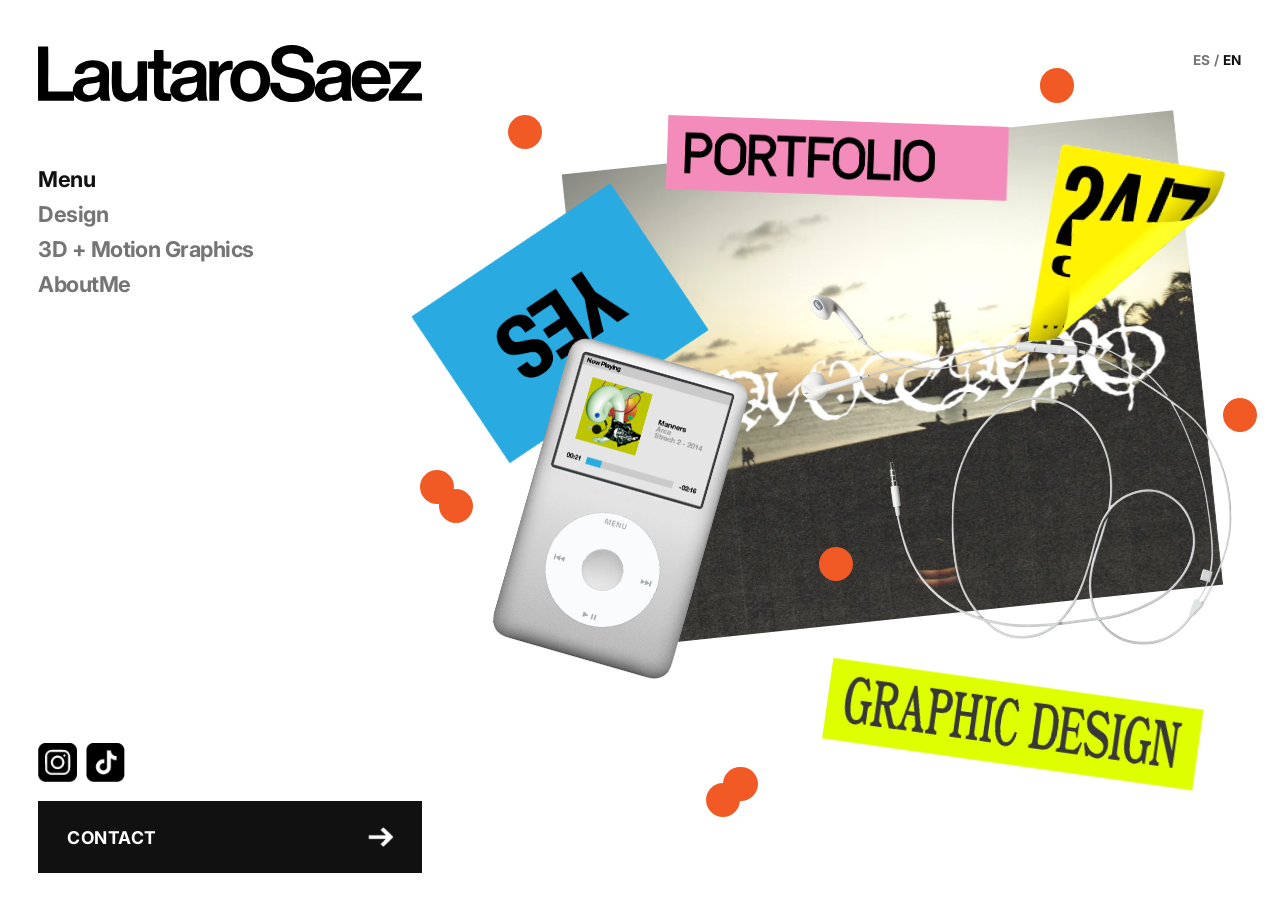
==== commit 4b78b1a4: "Vuelve la tipografía Inter en todo el sitio Co-Authored-By: Claude Opus 5.5 <noreply@anthropic.com>" ====
--- a/index.html
+++ b/index.html
@@ -12,6 +12,9 @@
   <meta property="og:url" content="https://88318w.github.io/portfolio/">
   <meta property="og:image" content="https://88318w.github.io/portfolio/assets/og.jpg">
   <meta name="twitter:card" content="summary_large_image">
+  <link rel="preconnect" href="https://fonts.googleapis.com">
+  <link rel="preconnect" href="https://fonts.gstatic.com" crossorigin>
+  <link href="https://fonts.googleapis.com/css2?family=Inter:wght@400;500;600;700;800&display=swap" rel="stylesheet">
   <link rel="icon" type="image/png" href="assets/favicon.png">
   <link rel="stylesheet" href="style.css">
 </head>
--- a/style.css
+++ b/style.css
@@ -12,7 +12,7 @@
 }
 
 body {
-  font-family: 'Helvetica Neue', Helvetica, Arial, sans-serif;
+  font-family: 'Inter', 'Helvetica Neue', Arial, sans-serif;
   background: var(--bg);
   color: var(--text);
   min-height: 100vh;
@@ -1193,6 +1193,7 @@
   background: #6b2d7a url("assets/iphone-fondo.webp") 0 0 / 100% 100%; /* el filtro "Rio de Janeiro" de Instagram entero, sin recortar. La imagen está girada porque el aparato va rotado: así en pantalla queda azul arriba, naranja abajo */
   box-shadow: inset 0 0 1rem rgba(0, 0, 0, 0.2);
   filter: none;
+  font-family: 'Inter', system-ui, sans-serif;
 }
 
 .hub-aparato--iphone .hub-pantalla::before {
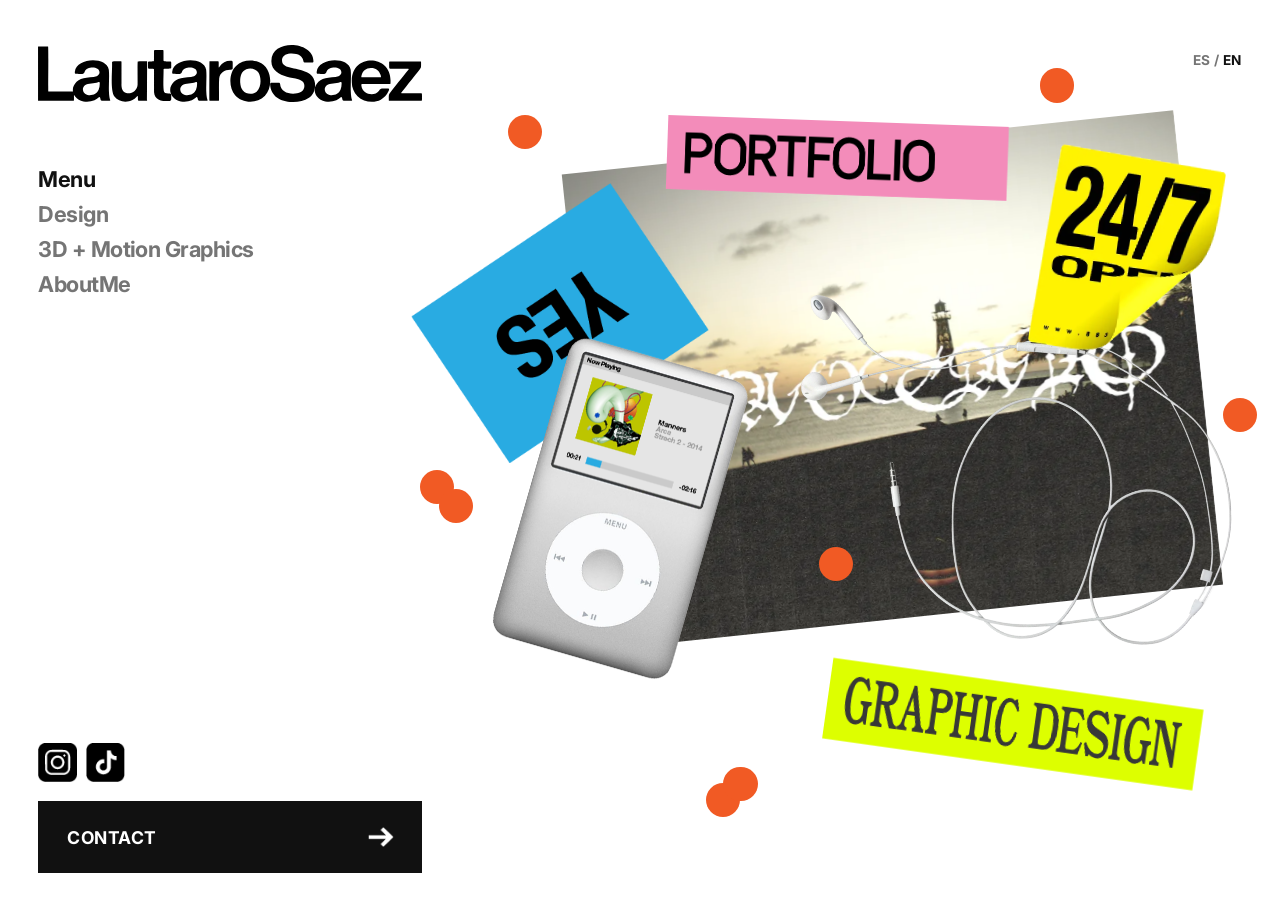
==== commit 2307dd93: "Cursor: ignora el cable de los auriculares (sobre la postal dada vuelta queda blanco) Co-Authored-By" ====
--- a/index.html
+++ b/index.html
@@ -56,7 +56,7 @@
       <img src="assets/portfolio.png" alt="Portfolio" class="draggable-img sacude-al-tocar" width="800" height="174" data-mx="24.8" data-my="11.9" data-mw="72.8" data-mrot="13" data-x="26.3" data-y="13.4" data-rotation="2" style="width:41%; z-index:2;">
       <img src="assets/graphic-design.png" alt="Graphic Design" class="draggable-img sella-al-tocar" width="800" height="174" data-mx="2.6" data-my="68.5" data-mw="82" data-mrot="-5" data-x="45.4" data-y="75.9" data-rotation="8" style="width:44.9%; z-index:6;">
       <!-- auriculares: encima del faro, debajo del 24/7 y GRAPHIC DESIGN -->
-      <img src="assets/auriculares.webp" alt="Auriculares" class="draggable-img sacude-al-tocar" width="1226" height="2000" data-mx="21.1" data-my="28.8" data-mw="78.7" data-x="48.2" data-y="22.3" data-rotation="-56" data-mrot="0" style="width:38%; z-index:4;">
+      <img src="assets/auriculares.webp" alt="Auriculares" class="draggable-img sacude-al-tocar" data-cursor-ignorar width="1226" height="2000" data-mx="21.1" data-my="28.8" data-mw="78.7" data-x="48.2" data-y="22.3" data-rotation="-56" data-mrot="0" style="width:38%; z-index:4;">
       <!-- círculos naranjas (el último solo en el celular), decorativos (se arrastran y hacen "sello" al tocarlos) -->
       <div class="draggable-img punto sella-al-tocar" aria-hidden="true" data-mx="85.9" data-my="3.3" data-mw="7.9" data-x="71.1" data-y="7.6" style="width:4.1%; z-index:7;"></div>
       <div class="draggable-img punto sella-al-tocar" aria-hidden="true" data-mx="9.5" data-my="9.1" data-mw="7.9" data-x="7.2" data-y="12.8" style="width:4.1%; z-index:7;"></div>
--- a/style.css
+++ b/style.css
@@ -20,6 +20,7 @@
   overflow-x: hidden;
   transition: background var(--transition-suave), color var(--transition-suave);
   cursor: url('assets/cursor.svg') 2 2, auto;
+  --cursor: cursor;
   touch-action: manipulation;             /* sin la demora del doble toque en el celular */
   -webkit-tap-highlight-color: transparent; /* sin el flash gris de iOS: cada botón ya tiene su :active */
 }
@@ -28,6 +29,7 @@
   text-decoration: none;
   color: inherit;
   cursor: url('assets/pointer.svg') 3 1, pointer;
+  --cursor: pointer;
 }
 
 img {
@@ -392,6 +394,7 @@
   font-family: inherit;
   border: none;
   cursor: url('assets/pointer-white.svg') 3 1, pointer;
+  --cursor: pointer;
   z-index: 100;
   transition: scale 160ms var(--ease-out);
 }
@@ -426,6 +429,7 @@
   background: var(--surface);
   width: min(90vw, 480px);
   padding: 2.4rem;
+  border-radius: 1.25rem;
   position: relative;
   transform: translateY(8px) scale(0.97);
   transition: transform 200ms var(--ease-out);
@@ -458,6 +462,7 @@
   font-size: 1.4rem;
   line-height: 1;
   cursor: url('assets/pointer.svg') 3 1, pointer;
+  --cursor: pointer;
   color: var(--text);
   font-family: inherit;
 }
@@ -481,6 +486,7 @@
 .contact-form textarea {
   width: 100%;
   border: 1px solid var(--border-subtle);
+  border-radius: 0.6rem;
   background: var(--bg);
   color: var(--text);
   padding: 0.7rem 0.8rem;
@@ -498,6 +504,7 @@
 
 .contact-submit {
   margin-top: 0.4rem;
+  border-radius: 0.6rem;
   background: var(--accent-bg);
   color: var(--accent-text);
   border: none;
@@ -505,6 +512,7 @@
   font-weight: 700;
   letter-spacing: 0.03em;
   cursor: url('assets/pointer.svg') 3 1, pointer;
+  --cursor: pointer;
   font-family: inherit;
   transition: opacity var(--transition-suave), scale 160ms var(--ease-out);
 }
@@ -539,6 +547,65 @@
   .contact-success.is-visible {
     transition: opacity 200ms var(--ease-out);
   }
+}
+
+/* "O escribime directo": el correo con un botón para copiarlo */
+.contact-directo {
+  margin-top: 1.6rem;
+  padding-top: 1.2rem;
+  border-top: 1px solid var(--border-subtle);
+}
+
+.contact-directo-label {
+  font-size: 0.85rem;
+  font-weight: 600;
+  color: var(--text);
+  opacity: 0.65;
+  margin-bottom: 0.5rem;
+}
+
+.contact-directo-fila {
+  display: flex;
+  align-items: center;
+  gap: 0.6rem;
+  border: 1px solid var(--border-subtle);
+  border-radius: 0.6rem;
+  padding: 0.35rem 0.35rem 0.35rem 0.8rem;
+}
+
+.contact-directo-mail {
+  flex: 1;
+  min-width: 0;
+  overflow-wrap: anywhere;
+  color: var(--text);
+  text-decoration: none;
+  font-size: 1rem;
+  cursor: url('assets/pointer.svg') 3 1, pointer;
+  --cursor: pointer;
+}
+
+.contact-copiar {
+  flex: none;
+  min-width: 5.5rem; /* no cambia de ancho al pasar a "Copiado" */
+  border: none;
+  border-radius: 0.45rem;
+  background: var(--accent-bg);
+  color: var(--accent-text);
+  padding: 0.6rem 0.9rem;
+  font-family: inherit;
+  font-weight: 700;
+  font-size: 0.85rem;
+  cursor: url('assets/pointer.svg') 3 1, pointer;
+  --cursor: pointer;
+  transition: background-color 200ms var(--ease-out), scale 160ms var(--ease-out);
+}
+
+.contact-copiar:active {
+  scale: 0.97;
+}
+
+.contact-copiar.is-copiado {
+  background: #1a7a1a; /* el mismo verde del mensaje de enviado */
 }
 
 /* ============================
@@ -558,6 +625,7 @@
   letter-spacing: 0.03em;
   padding: 0.45rem 0; /* área de toque sin caja visible */
   cursor: url('assets/pointer.svg') 3 1, pointer;
+  --cursor: pointer;
 }
 
 /* ---- "← Volver" (Branding, Estampas, Posters; en 3D solo en el celular).
@@ -653,6 +721,7 @@
   letter-spacing: 0.03em;
   color: var(--text);
   cursor: url('assets/pointer.svg') 3 1, pointer;
+  --cursor: pointer;
   opacity: 0;
   visibility: hidden;
   translate: 0 0.4rem;
@@ -723,6 +792,7 @@
   position: absolute;
   max-width: none;
   cursor: url('assets/palm-of-hand.svg') 12 16, grab;
+  --cursor: palm-of-hand;
   touch-action: none;
   user-select: none;
   -webkit-user-drag: none;
@@ -738,6 +808,7 @@
 
 .draggable-img:active {
   cursor: url('assets/palm-of-hand.svg') 12 16, grabbing;
+  --cursor: palm-of-hand;
 }
 
 .draggable-img.is-dragging {
@@ -798,6 +869,7 @@
 
 .draggable-img.opens-carousel {
   cursor: url('assets/zoom-in.svg') 13 13, zoom-in;
+  --cursor: zoom-in;
 }
 
 .estampa-hint-text {
@@ -835,6 +907,7 @@
   perspective: 1400px;
   background: none;
   cursor: url('assets/refresh.svg') 16 16, pointer;
+  --cursor: refresh;
 }
 
 .flip-postcard img {
@@ -952,6 +1025,7 @@
   align-items: center;
   justify-content: center;
   cursor: url('assets/pointer.svg') 3 1, pointer;
+  --cursor: pointer;
   z-index: 5;
   opacity: 0.75;
   transition: opacity var(--transition-suave), scale 160ms var(--ease-out);
@@ -1008,6 +1082,7 @@
   height: 100%;
   object-fit: cover;
   cursor: url('assets/zoom-in.svg') 13 13, auto;
+  --cursor: zoom-in;
   transform: translateX(0);
 }
 
@@ -1020,6 +1095,7 @@
   border: none;
   color: var(--text);
   cursor: url('assets/pointer.svg') 3 1, pointer;
+  --cursor: pointer;
   padding: 0.5rem;
   flex-shrink: 0;
   transition: opacity var(--transition-suave), scale 160ms var(--ease-out);
@@ -1120,6 +1196,7 @@
   display: block;
   rotate: var(--rot);
   cursor: url('assets/palm-of-hand.svg') 12 16, grab; /* se arrastran como las piezas de la home */
+  --cursor: palm-of-hand;
   touch-action: none;
   user-select: none;
   -webkit-user-drag: none;
@@ -1132,9 +1209,16 @@
   transition: scale 150ms var(--ease-out);
   scale: 1.03;
   cursor: url('assets/palm-of-hand.svg') 12 16, grabbing;
+  --cursor: palm-of-hand;
 }
 
 .hub-aparato--iphone { animation-delay: 0.05s; }
+
+/* cursor sobre los aparatos (son fotos giradas: no se puede medir el píxel, se fija acá).
+   iPhone negro y pantalla de la cámara oscura: cursor blanco; el resto, negro */
+.hub-aparato { --cursor-fondo: claro; }
+.hub-aparato--iphone,
+.hub-aparato--camara .hub-pantalla { --cursor-fondo: oscuro; }
 .hub-aparato--camara { animation-delay: 0.13s; }
 .hub-aparato--gameboy { animation-delay: 0.21s; }
 
@@ -1419,6 +1503,7 @@
   font-size: 2rem;
   line-height: 1;
   cursor: url('assets/pointer.svg') 3 1, pointer;
+  --cursor: pointer;
   z-index: 2;
 }
 
@@ -1485,6 +1570,7 @@
   border: none;
   color: #111111;
   cursor: url('assets/pointer.svg') 3 1, pointer;
+  --cursor: pointer;
   padding: 0.6rem;
   flex-shrink: 0;
   transition: opacity var(--transition-suave), scale 160ms var(--ease-out);
@@ -1547,6 +1633,7 @@
   height: auto;
   display: block;
   cursor: url('assets/zoom-in.svg') 13 13, auto;
+  --cursor: zoom-in;
   transition: transform 0.15s ease-out;
   will-change: transform;
 }
@@ -1563,6 +1650,7 @@
 
 .poster-lightbox-img.is-zoomed {
   cursor: url('assets/zoom-out.svg') 13 13, auto;
+  --cursor: zoom-out;
 }
 
 .poster-zoom-indicator {
@@ -1607,6 +1695,7 @@
   align-items: center;
   justify-content: center;
   cursor: url('assets/pointer.svg') 3 1, pointer;
+  --cursor: pointer;
   transition: background var(--transition-suave);
 }
 
@@ -1827,6 +1916,7 @@
   aspect-ratio: var(--card-ratio);
   perspective: 1400px;
   cursor: url('assets/refresh.svg') 16 16, pointer; /* mismo cursor que la postal del faro: se dan vuelta */
+  --cursor: refresh;
   touch-action: none;
   user-select: none;
   transition: transform 0.6s cubic-bezier(0.22, 1, 0.36, 1), scale 200ms var(--ease-out);
@@ -1837,6 +1927,7 @@
   transition: scale 150ms var(--ease-out);
   scale: 1.03;
   cursor: url('assets/palm-of-hand.svg') 12 16, grabbing;
+  --cursor: palm-of-hand;
 }
 
 .brand-card-inner {
@@ -1919,6 +2010,7 @@
   font-size: max(0.85rem, 2.1cqw);
   padding: 0.55em 1.2em;
   cursor: url('assets/pointer-white.svg') 3 1, pointer;
+  --cursor: pointer;
   transition: color 0.3s ease, scale 160ms var(--ease-out);
 }
 
@@ -2073,6 +2165,7 @@
   font-size: 2rem;
   line-height: 1;
   cursor: url('assets/pointer-white.svg') 3 1, pointer;
+  --cursor: pointer;
   z-index: 2;
 }
 
@@ -2650,7 +2743,9 @@
   display: flex;
   align-items: center;
   gap: 0.6rem;
-  padding: 0.75rem;
+  padding: 1.75rem 0.75rem 0.75rem;
+  /* sombra suave abajo: los controles se leen igual sobre videos claros (ej: Limonero) */
+  background: linear-gradient(to top, rgba(0, 0, 0, 0.6), rgba(0, 0, 0, 0));
   opacity: 0;
   pointer-events: none;
   transition: opacity 200ms var(--ease-out);
@@ -2671,6 +2766,8 @@
 
 .reproductor-btn {
   flex: none;
+  cursor: url('assets/pointer.svg') 3 1, pointer;
+  --cursor: pointer;
   width: 2rem;
   height: 2rem;
   padding: 0;
@@ -2784,3 +2881,49 @@
 .video-girado-abierto body {
   overflow: hidden;
 }
+
+/* ============================
+   Cursor propio (script.js): se oculta el del sistema y se dibuja uno que cambia
+   a blanco sobre fondos oscuros. Solo con mouse; en los campos de texto queda el del sistema
+============================ */
+@media (hover: hover) and (pointer: fine) {
+  html.cursor-propio,
+  html.cursor-propio * {
+    cursor: none !important;
+  }
+
+  html.cursor-propio input:not([type="range"]),
+  html.cursor-propio textarea {
+    cursor: text !important;
+  }
+}
+
+.cursor-propio-el {
+  position: fixed;
+  left: 0;
+  top: 0;
+  z-index: 2147483647;
+  pointer-events: none;
+}
+
+.cursor-propio-el.is-oculto {
+  display: none;
+}
+
+.cursor-propio-el img {
+  position: absolute;
+  left: var(--hx, 0);
+  top: var(--hy, 0);
+  display: block;
+  max-width: none;
+  transition: opacity 200ms var(--ease-out);
+}
+
+.cursor-propio-el .cursor-blanco,
+.cursor-propio-el.sobre-oscuro .cursor-negro {
+  opacity: 0;
+}
+
+.cursor-propio-el.sobre-oscuro .cursor-blanco {
+  opacity: 1;
+}
